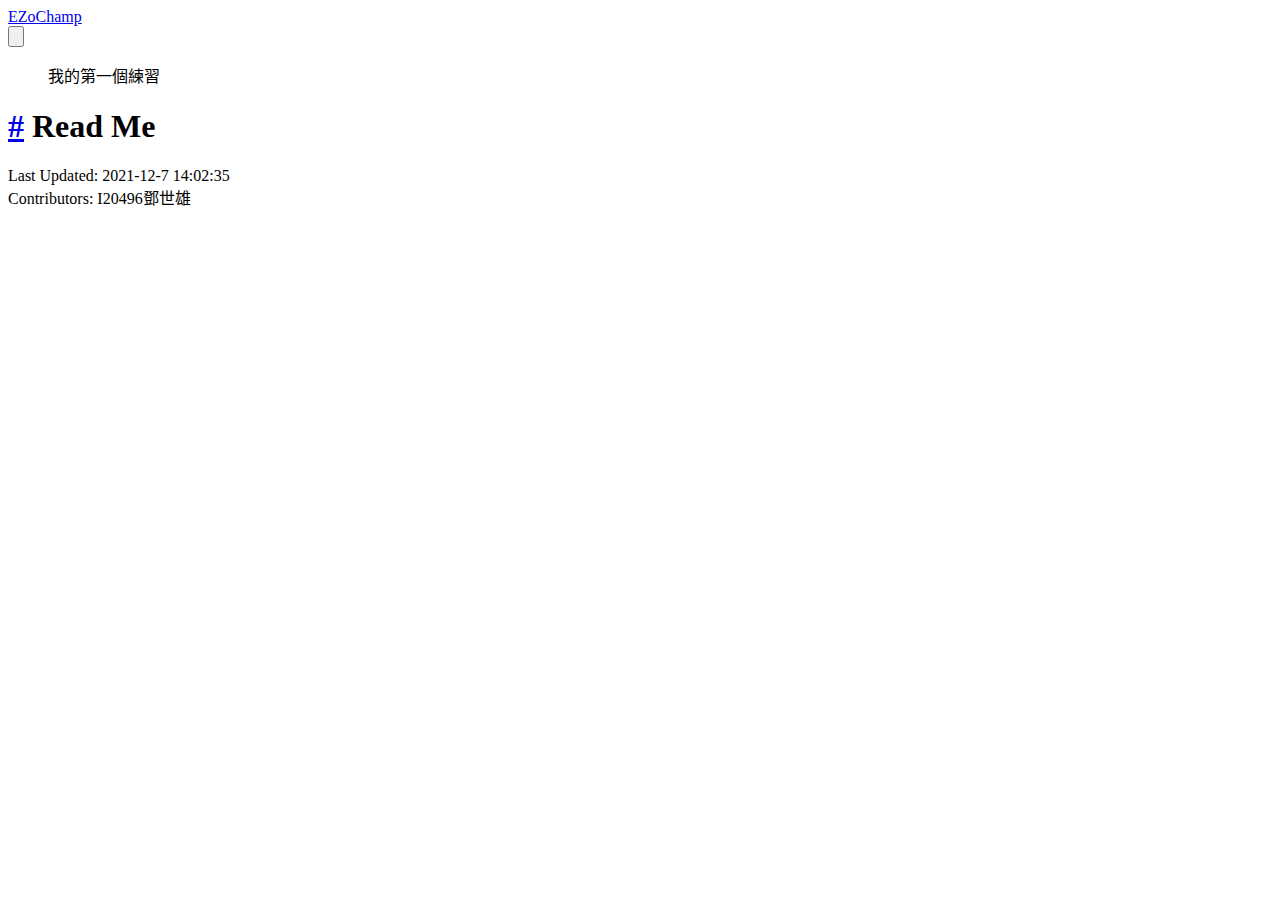
==== champbook/guide/index.html @ 1e645293 "Add files via upload" ====
<!DOCTYPE html>
<html lang="zh-TW">
  <head>
    <meta charset="utf-8">
    <meta name="viewport" content="width=device-width,initial-scale=1">
    <meta name="generator" content="VuePress 2.0.0-beta.27">
    <title>我的第一個練習 | EZoChamp</title><meta name="description" content="進入 EZoChamp 的第一堂課">
    <link rel="preload" href="/assets/js/runtime~app.942f0ab9.js" as="script"><link rel="preload" href="/assets/css/styles.789a3ad6.css" as="style"><link rel="preload" href="/assets/js/812.437f522e.js" as="script"><link rel="preload" href="/assets/js/app.2ad93364.js" as="script">
    <link rel="stylesheet" href="/assets/css/styles.789a3ad6.css">
  </head>
  <body>
    <div id="app"><!--[--><div class="theme-container"><!--[--><header class="navbar"><div class="toggle-sidebar-button" title="toggle sidebar" aria-expanded="false" role="button" tabindex="0"><div class="icon" aria-hidden="true"><span></span><span></span><span></span></div></div><span><a href="/" class=""><!----><span class="site-name can-hide">EZoChamp</span></a></span><div class="navbar-links-wrapper" style=""><!--[--><!--]--><!----><!--[--><!--]--><button class="toggle-dark-button" title="toggle dark mode"><svg style="" class="icon" focusable="false" viewBox="0 0 32 32"><path d="M16 12.005a4 4 0 1 1-4 4a4.005 4.005 0 0 1 4-4m0-2a6 6 0 1 0 6 6a6 6 0 0 0-6-6z" fill="currentColor"></path><path d="M5.394 6.813l1.414-1.415l3.506 3.506L8.9 10.318z" fill="currentColor"></path><path d="M2 15.005h5v2H2z" fill="currentColor"></path><path d="M5.394 25.197L8.9 21.691l1.414 1.415l-3.506 3.505z" fill="currentColor"></path><path d="M15 25.005h2v5h-2z" fill="currentColor"></path><path d="M21.687 23.106l1.414-1.415l3.506 3.506l-1.414 1.414z" fill="currentColor"></path><path d="M25 15.005h5v2h-5z" fill="currentColor"></path><path d="M21.687 8.904l3.506-3.506l1.414 1.415l-3.506 3.505z" fill="currentColor"></path><path d="M15 2.005h2v5h-2z" fill="currentColor"></path></svg><svg style="display:none;" class="icon" focusable="false" viewBox="0 0 32 32"><path d="M13.502 5.414a15.075 15.075 0 0 0 11.594 18.194a11.113 11.113 0 0 1-7.975 3.39c-.138 0-.278.005-.418 0a11.094 11.094 0 0 1-3.2-21.584M14.98 3a1.002 1.002 0 0 0-.175.016a13.096 13.096 0 0 0 1.825 25.981c.164.006.328 0 .49 0a13.072 13.072 0 0 0 10.703-5.555a1.01 1.01 0 0 0-.783-1.565A13.08 13.08 0 0 1 15.89 4.38A1.015 1.015 0 0 0 14.98 3z" fill="currentColor"></path></svg></button><!----></div></header><!--]--><div class="sidebar-mask"></div><!--[--><aside class="sidebar"><!----><!--[--><!--]--><ul class="sidebar-links"><!--[--><!--[--><p class="sidebar-heading sidebar-item">我的第一個練習</p><!----><!--]--><!--]--></ul><!--[--><!--]--></aside><!--]--><!--[--><main class="page"><!--[--><!--]--><div class="theme-default-content"><h1 id="read-me" tabindex="-1"><a class="header-anchor" href="#read-me" aria-hidden="true">#</a> Read Me</h1></div><footer class="page-meta"><!----><div class="meta-item last-updated"><span class="meta-item-label">Last Updated: </span><span class="meta-item-info">2021-12-7 14:02:35</span></div><div class="meta-item contributors"><span class="meta-item-label">Contributors: </span><span class="meta-item-info"><!--[--><!--[--><span class="contributor" title="email: saihong@icsc.com.tw">I20496鄧世雄</span><!----><!--]--><!--]--></span></div></footer><!----><!--[--><!--]--></main><!--]--></div><!----><!--]--></div>
    <script src="/assets/js/runtime~app.942f0ab9.js" defer></script><script src="/assets/js/812.437f522e.js" defer></script><script src="/assets/js/app.2ad93364.js" defer></script>
  </body>
</html>
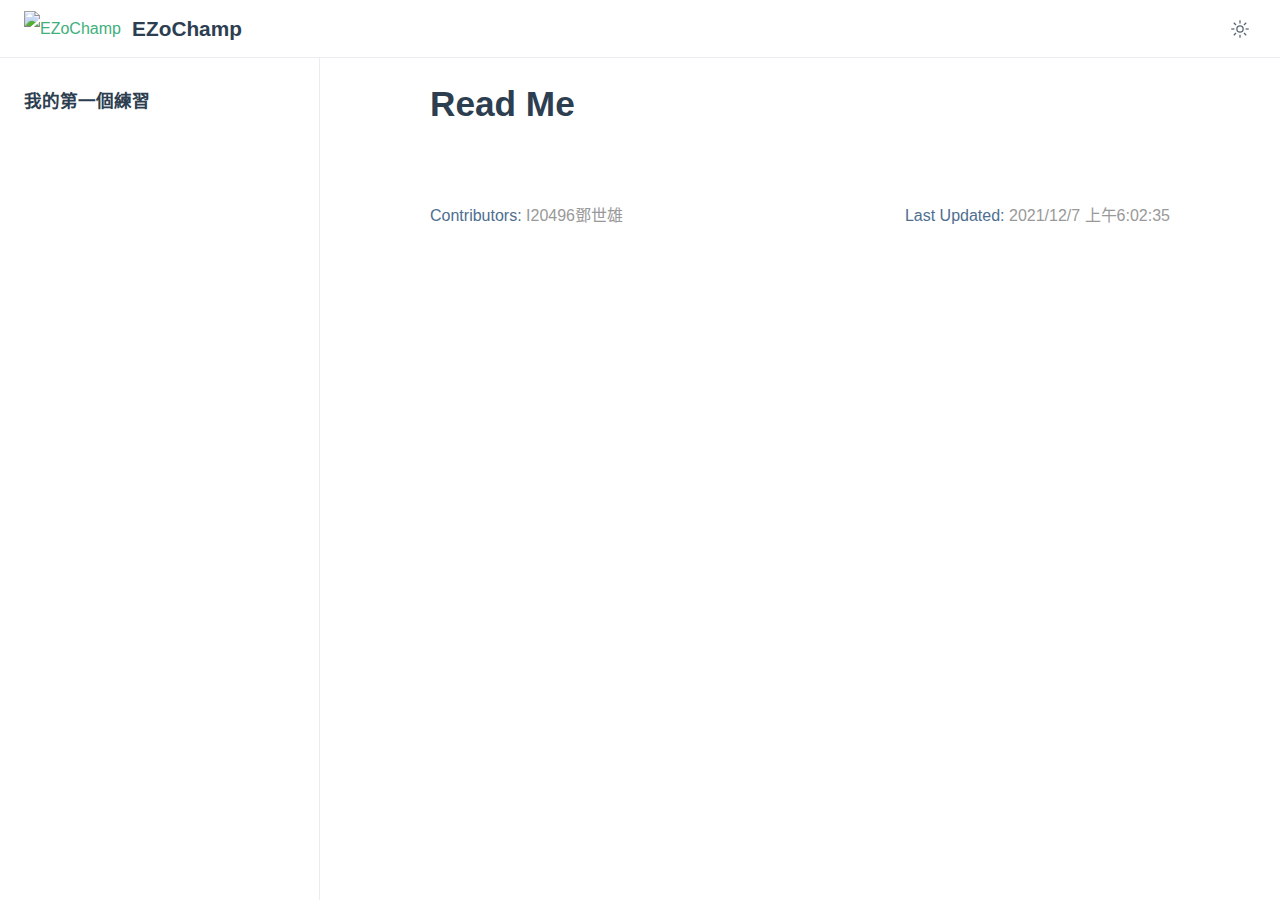
==== commit 01493f12: "change root to champbook" ====
--- a/champbook/guide/index.html
+++ b/champbook/guide/index.html
@@ -5,11 +5,11 @@
     <meta name="viewport" content="width=device-width,initial-scale=1">
     <meta name="generator" content="VuePress 2.0.0-beta.27">
     <title>我的第一個練習 | EZoChamp</title><meta name="description" content="進入 EZoChamp 的第一堂課">
-    <link rel="preload" href="/assets/js/runtime~app.942f0ab9.js" as="script"><link rel="preload" href="/assets/css/styles.789a3ad6.css" as="style"><link rel="preload" href="/assets/js/812.437f522e.js" as="script"><link rel="preload" href="/assets/js/app.2ad93364.js" as="script">
-    <link rel="stylesheet" href="/assets/css/styles.789a3ad6.css">
+    <link rel="preload" href="/champbook/assets/js/runtime~app.f28707dc.js" as="script"><link rel="preload" href="/champbook/assets/css/styles.789a3ad6.css" as="style"><link rel="preload" href="/champbook/assets/js/812.437f522e.js" as="script"><link rel="preload" href="/champbook/assets/js/app.95e0d8d3.js" as="script">
+    <link rel="stylesheet" href="/champbook/assets/css/styles.789a3ad6.css">
   </head>
   <body>
-    <div id="app"><!--[--><div class="theme-container"><!--[--><header class="navbar"><div class="toggle-sidebar-button" title="toggle sidebar" aria-expanded="false" role="button" tabindex="0"><div class="icon" aria-hidden="true"><span></span><span></span><span></span></div></div><span><a href="/" class=""><!----><span class="site-name can-hide">EZoChamp</span></a></span><div class="navbar-links-wrapper" style=""><!--[--><!--]--><!----><!--[--><!--]--><button class="toggle-dark-button" title="toggle dark mode"><svg style="" class="icon" focusable="false" viewBox="0 0 32 32"><path d="M16 12.005a4 4 0 1 1-4 4a4.005 4.005 0 0 1 4-4m0-2a6 6 0 1 0 6 6a6 6 0 0 0-6-6z" fill="currentColor"></path><path d="M5.394 6.813l1.414-1.415l3.506 3.506L8.9 10.318z" fill="currentColor"></path><path d="M2 15.005h5v2H2z" fill="currentColor"></path><path d="M5.394 25.197L8.9 21.691l1.414 1.415l-3.506 3.505z" fill="currentColor"></path><path d="M15 25.005h2v5h-2z" fill="currentColor"></path><path d="M21.687 23.106l1.414-1.415l3.506 3.506l-1.414 1.414z" fill="currentColor"></path><path d="M25 15.005h5v2h-5z" fill="currentColor"></path><path d="M21.687 8.904l3.506-3.506l1.414 1.415l-3.506 3.505z" fill="currentColor"></path><path d="M15 2.005h2v5h-2z" fill="currentColor"></path></svg><svg style="display:none;" class="icon" focusable="false" viewBox="0 0 32 32"><path d="M13.502 5.414a15.075 15.075 0 0 0 11.594 18.194a11.113 11.113 0 0 1-7.975 3.39c-.138 0-.278.005-.418 0a11.094 11.094 0 0 1-3.2-21.584M14.98 3a1.002 1.002 0 0 0-.175.016a13.096 13.096 0 0 0 1.825 25.981c.164.006.328 0 .49 0a13.072 13.072 0 0 0 10.703-5.555a1.01 1.01 0 0 0-.783-1.565A13.08 13.08 0 0 1 15.89 4.38A1.015 1.015 0 0 0 14.98 3z" fill="currentColor"></path></svg></button><!----></div></header><!--]--><div class="sidebar-mask"></div><!--[--><aside class="sidebar"><!----><!--[--><!--]--><ul class="sidebar-links"><!--[--><!--[--><p class="sidebar-heading sidebar-item">我的第一個練習</p><!----><!--]--><!--]--></ul><!--[--><!--]--></aside><!--]--><!--[--><main class="page"><!--[--><!--]--><div class="theme-default-content"><h1 id="read-me" tabindex="-1"><a class="header-anchor" href="#read-me" aria-hidden="true">#</a> Read Me</h1></div><footer class="page-meta"><!----><div class="meta-item last-updated"><span class="meta-item-label">Last Updated: </span><span class="meta-item-info">2021-12-7 14:02:35</span></div><div class="meta-item contributors"><span class="meta-item-label">Contributors: </span><span class="meta-item-info"><!--[--><!--[--><span class="contributor" title="email: saihong@icsc.com.tw">I20496鄧世雄</span><!----><!--]--><!--]--></span></div></footer><!----><!--[--><!--]--></main><!--]--></div><!----><!--]--></div>
-    <script src="/assets/js/runtime~app.942f0ab9.js" defer></script><script src="/assets/js/812.437f522e.js" defer></script><script src="/assets/js/app.2ad93364.js" defer></script>
+    <div id="app"><!--[--><div class="theme-container"><!--[--><header class="navbar"><div class="toggle-sidebar-button" title="toggle sidebar" aria-expanded="false" role="button" tabindex="0"><div class="icon" aria-hidden="true"><span></span><span></span><span></span></div></div><span><a href="/champbook/" class=""><!----><span class="site-name can-hide">EZoChamp</span></a></span><div class="navbar-links-wrapper" style=""><!--[--><!--]--><!----><!--[--><!--]--><button class="toggle-dark-button" title="toggle dark mode"><svg style="" class="icon" focusable="false" viewBox="0 0 32 32"><path d="M16 12.005a4 4 0 1 1-4 4a4.005 4.005 0 0 1 4-4m0-2a6 6 0 1 0 6 6a6 6 0 0 0-6-6z" fill="currentColor"></path><path d="M5.394 6.813l1.414-1.415l3.506 3.506L8.9 10.318z" fill="currentColor"></path><path d="M2 15.005h5v2H2z" fill="currentColor"></path><path d="M5.394 25.197L8.9 21.691l1.414 1.415l-3.506 3.505z" fill="currentColor"></path><path d="M15 25.005h2v5h-2z" fill="currentColor"></path><path d="M21.687 23.106l1.414-1.415l3.506 3.506l-1.414 1.414z" fill="currentColor"></path><path d="M25 15.005h5v2h-5z" fill="currentColor"></path><path d="M21.687 8.904l3.506-3.506l1.414 1.415l-3.506 3.505z" fill="currentColor"></path><path d="M15 2.005h2v5h-2z" fill="currentColor"></path></svg><svg style="display:none;" class="icon" focusable="false" viewBox="0 0 32 32"><path d="M13.502 5.414a15.075 15.075 0 0 0 11.594 18.194a11.113 11.113 0 0 1-7.975 3.39c-.138 0-.278.005-.418 0a11.094 11.094 0 0 1-3.2-21.584M14.98 3a1.002 1.002 0 0 0-.175.016a13.096 13.096 0 0 0 1.825 25.981c.164.006.328 0 .49 0a13.072 13.072 0 0 0 10.703-5.555a1.01 1.01 0 0 0-.783-1.565A13.08 13.08 0 0 1 15.89 4.38A1.015 1.015 0 0 0 14.98 3z" fill="currentColor"></path></svg></button><!----></div></header><!--]--><div class="sidebar-mask"></div><!--[--><aside class="sidebar"><!----><!--[--><!--]--><ul class="sidebar-links"><!--[--><!--[--><p class="sidebar-heading sidebar-item">我的第一個練習</p><!----><!--]--><!--]--></ul><!--[--><!--]--></aside><!--]--><!--[--><main class="page"><!--[--><!--]--><div class="theme-default-content"><h1 id="read-me" tabindex="-1"><a class="header-anchor" href="#read-me" aria-hidden="true">#</a> Read Me</h1></div><footer class="page-meta"><!----><div class="meta-item last-updated"><span class="meta-item-label">Last Updated: </span><span class="meta-item-info">2021-12-7 14:02:35</span></div><div class="meta-item contributors"><span class="meta-item-label">Contributors: </span><span class="meta-item-info"><!--[--><!--[--><span class="contributor" title="email: saihong@icsc.com.tw">I20496鄧世雄</span><!----><!--]--><!--]--></span></div></footer><!----><!--[--><!--]--></main><!--]--></div><!----><!--]--></div>
+    <script src="/champbook/assets/js/runtime~app.f28707dc.js" defer></script><script src="/champbook/assets/js/812.437f522e.js" defer></script><script src="/champbook/assets/js/app.95e0d8d3.js" defer></script>
   </body>
 </html>
--- a/champbook/assets/css/styles.789a3ad6.css
+++ b/champbook/assets/css/styles.789a3ad6.css
@@ -0,0 +1,8 @@
+.icon.outbound{position:relative;display:inline-block;color:#aaa;vertical-align:middle;top:-1px}
+:root{--c-brand:#3eaf7c;--c-brand-light:#4abf8a;--c-bg:#ffffff;--c-bg-light:#f3f4f5;--c-bg-lighter:#eeeeee;--c-bg-navbar:var(--c-bg);--c-bg-sidebar:var(--c-bg);--c-bg-arrow:#cccccc;--c-text:#2c3e50;--c-text-accent:var(--c-brand);--c-text-light:#3a5169;--c-text-lighter:#4e6e8e;--c-text-lightest:#6a8bad;--c-text-quote:#999999;--c-border:#eaecef;--c-border-dark:#dfe2e5;--c-tip:#42b983;--c-tip-bg:var(--c-bg-light);--c-tip-title:var(--c-text);--c-tip-text:var(--c-text);--c-tip-text-accent:var(--c-text-accent);--c-warning:#e7c000;--c-warning-bg:#fffae3;--c-warning-title:#ad9000;--c-warning-text:#746000;--c-warning-text-accent:var(--c-text);--c-danger:#cc0000;--c-danger-bg:#ffe0e0;--c-danger-title:#990000;--c-danger-text:#660000;--c-danger-text-accent:var(--c-text);--c-details-bg:#eeeeee;--c-badge-tip:var(--c-tip);--c-badge-warning:var(--c-warning);--c-badge-danger:var(--c-danger);--t-color:0.3s ease;--t-transform:0.3s ease;--code-bg-color:#282c34;--code-hl-bg-color:rgba(0, 0, 0, 0.66);--code-ln-color:#9e9e9e;--code-ln-wrapper-width:3.5rem;--font-family:-apple-system, BlinkMacSystemFont, "Segoe UI", Roboto, Oxygen, Ubuntu, Cantarell, "Fira Sans", "Droid Sans", "Helvetica Neue", sans-serif;--font-family-code:Consolas, Monaco, "Andale Mono", "Ubuntu Mono", monospace;--navbar-height:3.6rem;--navbar-padding-v:0.7rem;--navbar-padding-h:1.5rem;--sidebar-width:20rem;--sidebar-width-mobile:calc(var(--sidebar-width) * 0.82);--content-width:740px;--homepage-width:960px}.back-to-top{--back-to-top-color:var(--c-brand);--back-to-top-color-hover:var(--c-brand-light)}.DocSearch{--docsearch-primary-color:var(--c-brand);--docsearch-text-color:var(--c-text);--docsearch-highlight-color:var(--c-brand);--docsearch-muted-color:var(--c-text-quote);--docsearch-container-background:rgba(9, 10, 17, 0.8);--docsearch-modal-background:var(--c-bg-light);--docsearch-searchbox-background:var(--c-bg-lighter);--docsearch-searchbox-focus-background:var(--c-bg);--docsearch-searchbox-shadow:inset 0 0 0 2px var(--c-brand);--docsearch-hit-color:var(--c-text-light);--docsearch-hit-active-color:var(--c-bg);--docsearch-hit-background:var(--c-bg);--docsearch-hit-shadow:0 1px 3px 0 var(--c-border-dark);--docsearch-footer-background:var(--c-bg)}.medium-zoom-overlay{--medium-zoom-bg-color:var(--c-bg)}#nprogress{--nprogress-color:var(--c-brand)}.pwa-popup{--pwa-popup-text-color:var(--c-text);--pwa-popup-bg-color:var(--c-bg);--pwa-popup-border-color:var(--c-brand);--pwa-popup-shadow:0 4px 16px var(--c-brand);--pwa-popup-btn-text-color:var(--c-bg);--pwa-popup-btn-bg-color:var(--c-brand);--pwa-popup-btn-hover-bg-color:var(--c-brand-light)}.search-box{--search-bg-color:var(--c-bg);--search-accent-color:var(--c-brand);--search-text-color:var(--c-text);--search-border-color:var(--c-border);--search-item-text-color:var(--c-text-lighter);--search-item-focus-bg-color:var(--c-bg-light)}html.dark{--c-brand:#3aa675;--c-brand-light:#349469;--c-bg:#22272e;--c-bg-light:#2b313a;--c-bg-lighter:#262c34;--c-text:#adbac7;--c-text-light:#96a7b7;--c-text-lighter:#8b9eb0;--c-text-lightest:#8094a8;--c-border:#3e4c5a;--c-border-dark:#34404c;--c-tip:#318a62;--c-warning:#ceab00;--c-warning-bg:#7e755b;--c-warning-title:#ceac03;--c-warning-text:#362e00;--c-danger:#940000;--c-danger-bg:#806161;--c-danger-title:#610000;--c-danger-text:#3a0000;--c-details-bg:#323843;--code-hl-bg-color:#363b46;color-scheme:dark}html.dark .DocSearch{--docsearch-logo-color:var(--c-text);--docsearch-modal-shadow:inset 1px 1px 0 0 #2c2e40, 0 3px 8px 0 #000309;--docsearch-key-shadow:inset 0 -2px 0 0 #282d55, inset 0 0 1px 1px #51577d, 0 2px 2px 0 rgba(3, 4, 9, 0.3);--docsearch-key-gradient:linear-gradient(-225deg, #444950, #1c1e21);--docsearch-footer-shadow:inset 0 1px 0 0 rgba(73, 76, 106, 0.5), 0 -4px 8px 0 rgba(0, 0, 0, 0.2)}body,html{padding:0;margin:0;background-color:var(--c-bg);transition:background-color var(--t-color)}body{font-family:var(--font-family);-webkit-font-smoothing:antialiased;-moz-osx-font-smoothing:grayscale;font-size:16px;color:var(--c-text)}a,p a code{color:var(--c-text-accent)}a{font-weight:500;overflow-wrap:break-word}p a code{font-weight:400}code,kbd{font-family:var(--font-family-code)}kbd{background:var(--c-bg-lighter);border:solid .15rem var(--c-border-dark);border-bottom:solid .25rem var(--c-border-dark);border-radius:.15rem;padding:0 .15em}code{color:var(--c-text-lighter);padding:.25rem .5rem;font-size:.85em;background-color:var(--c-bg-light);border-radius:3px;overflow-wrap:break-word;transition:background-color var(--t-color),color var(--t-color)}blockquote{color:var(--c-text-quote);border-left:.2rem solid var(--c-border-dark);margin:1rem 0;padding:.25rem 0 .25rem 1rem}blockquote>p,code{margin:0}ol,ul{padding-left:1.2em}strong{font-weight:600}h1,h2,h3,h4,h5,h6{font-weight:600;line-height:1.25}h1:hover .header-anchor,h2:hover .header-anchor,h3:hover .header-anchor,h4:hover .header-anchor,h5:hover .header-anchor,h6:hover .header-anchor{opacity:1}h1{font-size:2.2rem}h2{font-size:1.65rem;padding-bottom:.3rem;border-bottom:1px solid var(--c-border);transition:border-color var(--t-color)}h3{font-size:1.35rem}h4{font-size:1.15rem}h5{font-size:1.05rem}blockquote,h6{font-size:1rem}a.header-anchor{font-size:.85em;float:left;margin-left:-.87em;padding-right:.23em;margin-top:.125em;opacity:0}a,a.header-anchor:hover{text-decoration:none}a.header-anchor:focus-visible{opacity:1}ol,p,ul{line-height:1.7}hr{border:0;border-top:1px solid var(--c-border)}table{border-collapse:collapse;margin:1rem 0;display:block;overflow-x:auto}tr{border-top:1px solid var(--c-border-dark)}tr:nth-child(2n){background-color:var(--c-bg-light)}td,th{border:1px solid var(--c-border-dark);padding:.6em 1em}.arrow,.badge{display:inline-block}.arrow{width:0;height:0}.arrow.down,.arrow.up{border-left:4px solid transparent;border-right:4px solid transparent}.arrow.up{border-bottom:6px solid var(--c-bg-arrow)}.arrow.down{border-top:6px solid var(--c-bg-arrow)}.arrow.left,.arrow.right{border-top:4px solid transparent;border-bottom:4px solid transparent}.arrow.right{border-left:6px solid var(--c-bg-arrow)}.arrow.left{border-right:6px solid var(--c-bg-arrow)}.badge{font-size:14px;height:18px;line-height:18px;border-radius:3px;padding:0 6px;color:var(--c-bg);vertical-align:top;transition:color var(--t-color),background-color var(--t-color)}.badge.tip{background-color:var(--c-badge-tip)}.badge.warning{background-color:var(--c-badge-warning)}.badge.danger{background-color:var(--c-badge-danger)}.badge+.badge{margin-left:5px}code[class*=language-],pre[class*=language-]{color:#ccc;background:0 0;font-family:var(--font-family-code);font-size:1em;text-align:left;white-space:pre;word-spacing:normal;word-break:normal;word-wrap:normal;line-height:1.5;-moz-tab-size:4;-o-tab-size:4;tab-size:4;-webkit-hyphens:none;-ms-hyphens:none;hyphens:none}pre[class*=language-]{padding:1em;margin:.5em 0;overflow:auto}:not(pre)>code[class*=language-],pre[class*=language-]{background:#2d2d2d}:not(pre)>code[class*=language-]{padding:.1em;border-radius:.3em;white-space:normal}.token.block-comment,.token.cdata,.token.comment,.token.doctype,.token.prolog{color:#999}.token.punctuation{color:#ccc}.token.attr-name,.token.deleted,.token.namespace,.token.tag{color:#ec5975}.token.function-name{color:#6196cc}.token.boolean,.token.function,.token.number{color:#f08d49}.token.class-name,.token.constant,.token.property,.token.symbol{color:#f8c555}.token.atrule,.token.builtin,.token.important,.token.keyword,.token.selector{color:#cc99cd}.token.attr-value,.token.char,.token.regex,.token.string,.token.variable{color:#7ec699}.token.entity,.token.operator,.token.url{color:#67cdcc}.token.bold,.token.important{font-weight:700}.token.italic{font-style:italic}.token.entity{cursor:help}.token.inserted{color:#3eaf7c}.theme-default-content pre,.theme-default-content pre[class*=language-]{line-height:1.4;padding:1.25rem 1.5rem;margin:.85rem 0;border-radius:6px;overflow:auto}.theme-default-content pre code,.theme-default-content pre[class*=language-] code{color:#fff;padding:0;background-color:transparent;border-radius:0;overflow-wrap:unset;-webkit-font-smoothing:auto;-moz-osx-font-smoothing:auto}.theme-default-content .line-number{font-family:var(--font-family-code)}div[class*=language-]{position:relative;background-color:var(--code-bg-color);border-radius:6px}div[class*=language-]::before{position:absolute;z-index:3;top:.8em;right:1em;font-size:.75rem;color:var(--code-ln-color)}div[class*=language-] pre,div[class*=language-] pre[class*=language-]{background:0 0!important;position:relative;z-index:1}div[class*=language-] .highlight-lines{-webkit-user-select:none;-moz-user-select:none;-ms-user-select:none;user-select:none;padding-top:1.3rem;position:absolute;top:0;left:0;width:100%;line-height:1.4}div[class*=language-] .highlight-lines .highlight-line{background-color:var(--code-hl-bg-color)}div[class*=language-]:not(.line-numbers-mode) .line-numbers{display:none}div[class*=language-].line-numbers-mode .highlight-lines .highlight-line{position:relative}div[class*=language-].line-numbers-mode .highlight-lines .highlight-line::before{content:" ";position:absolute;z-index:2;left:0;top:0;display:block;width:var(--code-ln-wrapper-width);height:100%}div[class*=language-].line-numbers-mode pre{margin-left:var(--code-ln-wrapper-width);padding-left:1rem;vertical-align:middle}div[class*=language-].line-numbers-mode .line-numbers{position:absolute;top:0;width:var(--code-ln-wrapper-width);text-align:center;color:var(--code-ln-color);padding-top:1.25rem;line-height:1.4}div[class*=language-].line-numbers-mode .line-numbers .line-number,div[class*=language-].line-numbers-mode .line-numbers br{-webkit-user-select:none;-moz-user-select:none;-ms-user-select:none;user-select:none}div[class*=language-].line-numbers-mode .line-numbers .line-number{position:relative;z-index:3;font-size:.85em}div[class*=language-].line-numbers-mode::after{content:"";position:absolute;top:0;left:0;width:var(--code-ln-wrapper-width);height:100%;border-radius:6px 0 0 6px;border-right:1px solid var(--code-hl-bg-color)}div[class*=language-].ext-c:before{content:"c"}div[class*=language-].ext-cpp:before{content:"cpp"}div[class*=language-].ext-cs:before{content:"cs"}div[class*=language-].ext-css:before{content:"css"}div[class*=language-].ext-dart:before{content:"dart"}div[class*=language-].ext-docker:before{content:"docker"}div[class*=language-].ext-fs:before{content:"fs"}div[class*=language-].ext-go:before{content:"go"}div[class*=language-].ext-html:before{content:"html"}div[class*=language-].ext-java:before{content:"java"}div[class*=language-].ext-js:before{content:"js"}div[class*=language-].ext-json:before{content:"json"}div[class*=language-].ext-kt:before{content:"kt"}div[class*=language-].ext-less:before{content:"less"}div[class*=language-].ext-makefile:before{content:"makefile"}div[class*=language-].ext-md:before{content:"md"}div[class*=language-].ext-php:before{content:"php"}div[class*=language-].ext-py:before{content:"py"}div[class*=language-].ext-rb:before{content:"rb"}div[class*=language-].ext-rs:before{content:"rs"}div[class*=language-].ext-sass:before{content:"sass"}div[class*=language-].ext-scss:before{content:"scss"}div[class*=language-].ext-sh:before{content:"sh"}div[class*=language-].ext-styl:before{content:"styl"}div[class*=language-].ext-ts:before{content:"ts"}div[class*=language-].ext-toml:before{content:"toml"}div[class*=language-].ext-vue:before{content:"vue"}div[class*=language-].ext-yml:before{content:"yml"}@media (max-width:419px){.theme-default-content div[class*=language-]{margin:.85rem -1.5rem;border-radius:0}}.code-group__nav{margin-top:.85rem;margin-bottom:calc(-1.7rem - 6px);padding-bottom:calc(1.7rem - 6px);padding-left:10px;padding-top:10px;border-top-left-radius:6px;border-top-right-radius:6px;background-color:var(--code-bg-color)}.code-group__ul{margin:auto 0;padding-left:0;display:inline-flex;list-style:none}.code-group__nav-tab{border:0;padding:5px;cursor:pointer;background-color:transparent;font-size:.85em;line-height:1.4;color:rgba(255,255,255,.9);font-weight:600}.code-group__nav-tab:focus{outline:0}.code-group__nav-tab:focus-visible{outline:1px solid rgba(255,255,255,.9)}.code-group__nav-tab-active{border-bottom:var(--c-brand) 1px solid}@media (max-width:419px){.code-group__nav{margin-left:-1.5rem;margin-right:-1.5rem;border-radius:0}}.code-group-item,.dropdown-wrapper .nav-dropdown .dropdown-item .dropdown-subtitle>a.router-link-active::after{display:none}.code-group-item__active{display:block}.code-group-item>pre{background-color:orange}.custom-container{transition:color var(--t-color),border-color var(--t-color),background-color var(--t-color)}.custom-container .custom-container-title{font-weight:600;margin-bottom:-.4rem}.custom-container.danger,.custom-container.tip,.custom-container.warning{padding:.1rem 1.5rem;border-left-width:.5rem;border-left-style:solid;margin:1rem 0}.custom-container.tip{border-color:var(--c-tip);background-color:var(--c-tip-bg);color:var(--c-tip-text)}.custom-container.tip .custom-container-title{color:var(--c-tip-title)}.custom-container.tip a{color:var(--c-tip-text-accent)}.custom-container.warning{border-color:var(--c-warning);background-color:var(--c-warning-bg);color:var(--c-warning-text)}.custom-container.warning .custom-container-title{color:var(--c-warning-title)}.custom-container.warning a{color:var(--c-warning-text-accent)}.custom-container.danger{border-color:var(--c-danger);background-color:var(--c-danger-bg);color:var(--c-danger-text)}.custom-container.danger .custom-container-title{color:var(--c-danger-title)}.custom-container.danger a{color:var(--c-danger-text-accent)}.custom-container.details{display:block;position:relative;border-radius:2px;margin:1.6em 0;padding:1.6em;background-color:var(--c-details-bg)}.custom-container.details h4{margin-top:0}.custom-container.details figure:last-child,.custom-container.details p:last-child{margin-bottom:0;padding-bottom:0}.custom-container.details summary{outline:0;cursor:pointer}.dropdown-wrapper{cursor:pointer}.dropdown-wrapper .dropdown-title,.dropdown-wrapper .mobile-dropdown-title{display:block;font-size:.9rem;font-family:inherit;cursor:inherit;padding:inherit;line-height:1.4rem;background:0 0;border:0;font-weight:500;color:var(--c-text)}.dropdown-wrapper .mobile-dropdown-title{display:none;font-weight:600;font-size:inherit}.dropdown-wrapper .dropdown-title:hover,.dropdown-wrapper .mobile-dropdown-title:hover{border-color:transparent}.dropdown-wrapper .dropdown-title .arrow,.dropdown-wrapper .mobile-dropdown-title .arrow{vertical-align:middle;margin-top:-1px;margin-left:.4rem}.dropdown-wrapper .mobile-dropdown-title:hover{color:var(--c-text-accent)}.dropdown-wrapper .nav-dropdown .dropdown-item{color:inherit;line-height:1.7rem}.dropdown-wrapper .nav-dropdown .dropdown-item .dropdown-subtitle{margin:.45rem 0 0;border-top:1px solid var(--c-border);padding:1rem 0 .45rem;font-size:.9rem}.dropdown-wrapper .nav-dropdown .dropdown-item .dropdown-subtitle>span{padding:0 1.5rem 0 1.25rem}.dropdown-wrapper .nav-dropdown .dropdown-item .dropdown-subtitle>a{font-weight:inherit}.dropdown-wrapper .nav-dropdown .dropdown-item .dropdown-subitem-wrapper{padding:0;list-style:none}.dropdown-wrapper .nav-dropdown .dropdown-item .dropdown-subitem-wrapper .dropdown-subitem{font-size:.9em}.dropdown-wrapper .nav-dropdown .dropdown-item a{display:block;line-height:1.7rem;position:relative;border-bottom:none;font-weight:400;margin-bottom:0;padding:0 1.5rem 0 1.25rem}.dropdown-wrapper .nav-dropdown .dropdown-item a.router-link-active,.dropdown-wrapper .nav-dropdown .dropdown-item a:hover,.navbar-links a.router-link-active,.navbar-links a:hover{color:var(--c-text-accent)}.dropdown-wrapper .nav-dropdown .dropdown-item a.router-link-active::after{content:"";width:0;height:0;border-left:5px solid var(--c-text-accent);border-top:3px solid transparent;border-bottom:3px solid transparent;position:absolute;top:calc(50% - 2px);left:9px}.dropdown-wrapper .nav-dropdown .dropdown-item:first-child .dropdown-subtitle{margin-top:0;padding-top:0;border-top:0}@media (max-width:719px){.dropdown-wrapper.open .dropdown-title,.dropdown-wrapper.open .mobile-dropdown-title{margin-bottom:.5rem}.dropdown-wrapper .dropdown-title{display:none}.dropdown-wrapper .mobile-dropdown-title{display:block}.dropdown-wrapper .nav-dropdown{transition:height .1s ease-out;overflow:hidden}.dropdown-wrapper .nav-dropdown .dropdown-item .dropdown-subtitle{border-top:0;margin-top:0;padding-top:0;padding-bottom:0;font-size:15px;line-height:2rem}.dropdown-wrapper .nav-dropdown .dropdown-item>a{font-size:15px;line-height:2rem}.dropdown-wrapper .nav-dropdown .dropdown-item .dropdown-subitem{font-size:14px;padding-left:1rem}}@media (min-width:720px){.dropdown-wrapper{height:1.8rem}.dropdown-wrapper.open .nav-dropdown,.dropdown-wrapper:hover .nav-dropdown{display:block!important}.dropdown-wrapper.open:blur{display:none}.dropdown-wrapper .nav-dropdown{display:none;height:auto!important;box-sizing:border-box;max-height:calc(100vh - 2.7rem);overflow-y:auto;position:absolute;top:100%;right:0;background-color:var(--c-bg-navbar);padding:.6rem 0;border:1px solid var(--c-border);border-bottom-color:var(--c-border-dark);text-align:left;border-radius:.25rem;white-space:nowrap;margin:0}}.dropdown-enter-from,.dropdown-leave-to{height:0!important}.home{padding:var(--navbar-height) 2rem 0;max-width:var(--homepage-width);margin:0 auto;display:block}.home .hero{text-align:center}.home .hero img{max-width:100%;max-height:280px;display:block;margin:3rem auto 1.5rem}.home .hero h1{font-size:3rem}.home .hero .actions,.home .hero .description,.home .hero h1{margin:1.8rem auto}.home .hero .actions{display:flex;flex-wrap:wrap;gap:1rem;justify-content:center}.home .hero .description{max-width:35rem;font-size:1.6rem;line-height:1.3;color:var(--c-text-lightest)}.home .hero .action-button{display:inline-block;font-size:1.2rem;padding:.8rem 1.6rem;border-width:2px;border-style:solid;border-radius:4px;transition:background-color var(--t-color);box-sizing:border-box}.home .hero .action-button.primary{color:var(--c-bg);background-color:var(--c-brand);border-color:var(--c-brand)}.home .hero .action-button.primary:hover{background-color:var(--c-brand-light)}.home .hero .action-button.secondary{color:var(--c-brand);background-color:var(--c-bg);border-color:var(--c-brand)}.home .hero .action-button.secondary:hover{color:var(--c-bg);background-color:var(--c-brand-light)}.home .features{border-top:1px solid var(--c-border);transition:border-color var(--t-color);padding:1.2rem 0;margin-top:2.5rem;display:flex;flex-wrap:wrap;align-items:flex-start;align-content:stretch;justify-content:space-between}.home .feature{flex-grow:1;flex-basis:30%;max-width:30%}.home .feature h2{font-size:1.4rem;font-weight:500;border-bottom:none;padding-bottom:0;color:var(--c-text-light)}.home .feature p,.home .footer{color:var(--c-text-lighter)}.home .footer{padding:2.5rem;border-top:1px solid var(--c-border);text-align:center;transition:border-color var(--t-color)}@media (max-width:719px){.home .features{flex-direction:column}.home .feature{max-width:100%;padding:0 2.5rem}}@media (max-width:419px){.home{padding-left:1.5rem;padding-right:1.5rem}.home .hero img{max-height:210px;margin:2rem auto 1.2rem}.home .hero h1{font-size:2rem}.home .hero .actions,.home .hero .description,.home .hero h1{margin:1.2rem auto}.home .hero .description{font-size:1.2rem}.home .hero .action-button{font-size:1rem;padding:.6rem 1.2rem}.home .feature h2{font-size:1.25rem}}.theme-default-content:not(.custom){max-width:var(--content-width);margin:0 auto;padding:2rem 2.5rem}@media (max-width:959px){.theme-default-content:not(.custom){padding:2rem}}@media (max-width:419px){.theme-default-content:not(.custom){padding:1.5rem}}.page{padding-top:var(--navbar-height);padding-left:var(--sidebar-width)}.navbar,.sidebar{position:fixed;left:0;box-sizing:border-box}.navbar{z-index:20;top:0;right:0;height:var(--navbar-height);border-bottom:1px solid var(--c-border);background-color:var(--c-bg-navbar);transition:background-color var(--t-color),border-color var(--t-color)}.sidebar{font-size:16px;width:var(--sidebar-width);z-index:10;margin:0;top:var(--navbar-height);bottom:0;border-right:1px solid var(--c-border);overflow-y:auto;scrollbar-width:thin;scrollbar-color:var(--c-brand) var(--c-border);background-color:var(--c-bg-sidebar);transition:transform var(--t-transform),background-color var(--t-color),border-color var(--t-color)}.sidebar::-webkit-scrollbar{width:7px}.sidebar::-webkit-scrollbar-track{background-color:var(--c-border)}.sidebar::-webkit-scrollbar-thumb{background-color:var(--c-brand)}.sidebar-mask{position:fixed;z-index:9;top:0;left:0;width:100vw;height:100vh;display:none}.theme-container.sidebar-open .sidebar-mask{display:block}.theme-container.sidebar-open .navbar>.toggle-sidebar-button .icon span:nth-child(1){transform:rotate(45deg) translate3d(5.5px,5.5px,0)}.theme-container.sidebar-open .navbar>.toggle-sidebar-button .icon span:nth-child(2){transform:scale3d(0,1,1)}.theme-container.sidebar-open .navbar>.toggle-sidebar-button .icon span:nth-child(3){transform:rotate(-45deg) translate3d(6px,-6px,0)}.theme-container.sidebar-open .navbar>.toggle-sidebar-button .icon span:nth-child(1),.theme-container.sidebar-open .navbar>.toggle-sidebar-button .icon span:nth-child(3){transform-origin:center}.theme-container.no-navbar .theme-default-content:not(.custom)>h1,.theme-container.no-navbar h2,.theme-container.no-navbar h3,.theme-container.no-navbar h4,.theme-container.no-navbar h5,.theme-container.no-navbar h6{margin-top:1.5rem;padding-top:0}.theme-container.no-navbar .page{padding-top:0}.theme-container.no-navbar .sidebar{top:0}@media (min-width:720px){.theme-container.no-sidebar .sidebar{display:none}.theme-container.no-sidebar .page{padding-left:0}}.theme-default-content:not(.custom)>h1,.theme-default-content:not(.custom)>h2,.theme-default-content:not(.custom)>h3,.theme-default-content:not(.custom)>h4,.theme-default-content:not(.custom)>h5,.theme-default-content:not(.custom)>h6{margin-top:calc(.5rem - var(--navbar-height));padding-top:calc(1rem + var(--navbar-height));margin-bottom:0}.theme-default-content:not(.custom)>h1:first-child,.theme-default-content:not(.custom)>h2:first-child,.theme-default-content:not(.custom)>h3:first-child,.theme-default-content:not(.custom)>h4:first-child,.theme-default-content:not(.custom)>h5:first-child,.theme-default-content:not(.custom)>h6:first-child{margin-bottom:1rem}.theme-default-content:not(.custom)>h1:first-child+.custom-container,.theme-default-content:not(.custom)>h1:first-child+p,.theme-default-content:not(.custom)>h1:first-child+pre,.theme-default-content:not(.custom)>h2:first-child+.custom-container,.theme-default-content:not(.custom)>h2:first-child+p,.theme-default-content:not(.custom)>h2:first-child+pre,.theme-default-content:not(.custom)>h3:first-child+.custom-container,.theme-default-content:not(.custom)>h3:first-child+p,.theme-default-content:not(.custom)>h3:first-child+pre,.theme-default-content:not(.custom)>h4:first-child+.custom-container,.theme-default-content:not(.custom)>h4:first-child+p,.theme-default-content:not(.custom)>h4:first-child+pre,.theme-default-content:not(.custom)>h5:first-child+.custom-container,.theme-default-content:not(.custom)>h5:first-child+p,.theme-default-content:not(.custom)>h5:first-child+pre,.theme-default-content:not(.custom)>h6:first-child+.custom-container,.theme-default-content:not(.custom)>h6:first-child+p,.theme-default-content:not(.custom)>h6:first-child+pre{margin-top:2rem}.theme-default-content:not(.custom){padding-top:0}.theme-default-content:not(.custom) a:hover{text-decoration:underline}.theme-default-content:not(.custom) img{max-width:100%}.theme-default-content.custom{padding:0;margin:0}.theme-default-content.custom img{max-width:100%}@media (max-width:959px){.sidebar{font-size:15px;width:var(--sidebar-width-mobile)}.page{padding-left:var(--sidebar-width-mobile)}}@media (max-width:719px){.sidebar{top:0;padding-top:var(--navbar-height);transform:translateX(-100%)}.page{padding-left:0}.theme-container.sidebar-open .sidebar{transform:translateX(0)}.theme-container.no-navbar .sidebar{padding-top:0}}@media (max-width:419px){h1{font-size:1.9rem}}.navbar{--navbar-line-height:calc( var(--navbar-height) - 2 * var(--navbar-padding-v) );padding:var(--navbar-padding-v) var(--navbar-padding-h);line-height:var(--navbar-line-height)}.navbar .logo{height:var(--navbar-line-height);margin-right:var(--navbar-padding-v);vertical-align:top}.navbar .site-name{font-size:1.3rem;font-weight:600;color:var(--c-text);position:relative}.navbar .navbar-links-wrapper{display:flex;position:absolute;box-sizing:border-box;top:var(--navbar-padding-v);right:var(--navbar-padding-h);height:var(--navbar-line-height);padding-left:var(--navbar-padding-h);white-space:nowrap;font-size:.9rem}.navbar .navbar-links-wrapper .search-box{flex:0 0 auto;vertical-align:top}@media (max-width:719px){.navbar{padding-left:4rem}.navbar .can-hide{display:none}.navbar .site-name{width:calc(100vw - 9.4rem);overflow:hidden;white-space:nowrap;text-overflow:ellipsis}}.navbar-links,.navbar-links a{display:inline-block}.navbar-links a{line-height:1.4rem;color:inherit}.navbar-links .navbar-links-item{position:relative;display:inline-block;margin-left:1.5rem;line-height:var(--navbar-line-height)}.navbar-links .navbar-links-item:first-child{margin-left:0}@media (max-width:719px){.navbar-links .navbar-links-item{margin-left:0}}@media (min-width:719px){.navbar-links a.router-link-active,.navbar-links a:hover{color:var(--c-text)}.navbar-links-item>a:not(.external).router-link-active,.navbar-links-item>a:not(.external):hover{margin-bottom:-2px;border-bottom:2px solid var(--c-text-accent)}}.toggle-sidebar-button{position:absolute;top:.6rem;left:1rem;display:none;padding:.6rem;cursor:pointer}.toggle-sidebar-button .icon{display:flex;flex-direction:column;justify-content:center;align-items:center;width:1.25rem;height:1.25rem;cursor:inherit}.toggle-sidebar-button .icon span{display:inline-block;width:100%;height:2px;border-radius:2px;background-color:var(--c-text);transition:transform var(--t-transform)}.toggle-sidebar-button .icon span:nth-child(2){margin:6px 0}@media screen and (max-width:719px){.toggle-sidebar-button{display:block}}.toggle-dark-button{display:flex;margin:auto;margin-left:1rem;border:0;background:0 0;color:var(--c-text);opacity:.8;cursor:pointer}.toggle-dark-button:hover{opacity:1}.toggle-dark-button .icon{width:1.25rem;height:1.25rem}.page-meta,.page-nav{max-width:var(--content-width);margin:0 auto;padding:2rem 2.5rem}@media (max-width:959px){.page-meta,.page-nav{padding:2rem}}@media (max-width:419px){.page-meta,.page-nav{padding:1.5rem}}.page{padding-bottom:2rem;display:block}.page-meta{padding-top:1rem;padding-bottom:1rem;overflow:auto}.page-meta .meta-item{cursor:default;margin-top:.8rem}.page-meta .meta-item .meta-item-label{font-weight:500;color:var(--c-text-lighter)}.page-meta .meta-item .meta-item-info{font-weight:400;color:var(--c-text-quote)}.page-meta .edit-link{display:inline-block;margin-right:.25rem}.page-meta .last-updated{float:right}@media (max-width:719px){.page-meta .last-updated{font-size:.8em;float:none}.page-meta .contributors{font-size:.8em}}.page-nav{padding-top:1rem;padding-bottom:0}.page-nav .inner{min-height:2rem;margin-top:0;border-top:1px solid var(--c-border);transition:border-color var(--t-color);padding-top:1rem;overflow:auto}.page-nav .next{float:right}.sidebar ul{padding:0;margin:0;list-style-type:none}.sidebar a{display:inline-block}.sidebar .navbar-links{display:none;border-bottom:1px solid var(--c-border);transition:border-color var(--t-color);padding:.5rem 0 .75rem}.sidebar .navbar-links a{font-weight:600}.sidebar .navbar-links .navbar-links-item{display:block;line-height:1.25rem;font-size:1.1em;padding:.5rem 0 .5rem 1.5rem}.sidebar .sidebar-links{padding:1.5rem 0}.sidebar .sidebar-links>li:not(:first-child),.sidebar-links>.sidebar-item:not(.sidebar-heading):not(:first-child){margin-top:.75rem}.sidebar .sidebar-links .sidebar-sub-items{padding-left:1rem;font-size:.95em}@media (max-width:719px){.sidebar .navbar-links{display:block}.sidebar .navbar-links .dropdown-wrapper .nav-dropdown .dropdown-item a.router-link-active::after{top:calc(1rem - 2px)}.sidebar .sidebar-links{padding:1rem 0}}.sidebar-heading{color:var(--c-text);transition:color .15s ease;font-size:1.1em;font-weight:700;padding:.35rem 1.5rem .35rem 1.25rem;width:100%;box-sizing:border-box;margin:0;border-left:.25rem solid transparent}.sidebar-heading .arrow{position:relative;top:-.12em;left:.5em}.sidebar-item:not(.sidebar-heading){font-size:1em;font-weight:400;display:inline-block;color:var(--c-text);border-left:.25rem solid transparent;margin:0;padding:.35rem 1rem .35rem 2rem;line-height:1.4;width:100%;box-sizing:border-box}.sidebar-sub-items .sidebar-item:not(.sidebar-heading){padding:.25rem 1rem .25rem 1.75rem}.sidebar-item{cursor:default}a.sidebar-item{cursor:pointer}a.sidebar-item.active,a.sidebar-item:hover{color:var(--c-text-accent)}a.sidebar-item.active{font-weight:600;border-left-color:var(--c-text-accent)}a.sidebar-item.sidebar-heading.active{font-weight:700;border-left-color:transparent}.sidebar-sub-items a.sidebar-item.active{font-weight:500;border-left-color:transparent}.sr-only{position:absolute;width:1px;height:1px;padding:0;margin:-1px;overflow:hidden;clip:rect(0,0,0,0);white-space:nowrap;border-width:0;-webkit-user-select:none;-moz-user-select:none;-ms-user-select:none;user-select:none}.table-of-contents .badge{vertical-align:middle}.fade-slide-y-enter-active{transition:all .3s ease}.fade-slide-y-leave-active{transition:all .3s cubic-bezier(1,.5,.8,1)}.fade-slide-y-enter-from,.fade-slide-y-leave-to{transform:translateY(10px);opacity:0}
+:root{--medium-zoom-z-index:100;--medium-zoom-bg-color:#ffffff;--medium-zoom-opacity:1}
+.medium-zoom-overlay{background-color:var(--medium-zoom-bg-color)!important;z-index:var(--medium-zoom-z-index)}.medium-zoom-overlay~img{z-index:calc(var(--medium-zoom-z-index) + 1)}.medium-zoom--opened .medium-zoom-overlay{opacity:var(--medium-zoom-opacity)}
+:root{--back-to-top-z-index:5;--back-to-top-color:#3eaf7c;--back-to-top-color-hover:#71cda3}
+.back-to-top{cursor:pointer;position:fixed;bottom:2rem;right:2.5rem;width:2rem;height:1.2rem;background-color:var(--back-to-top-color);-webkit-mask:url(/assets/img/back-to-top.8b37f773.svg) no-repeat;mask:url(/assets/img/back-to-top.8b37f773.svg) no-repeat;z-index:var(--back-to-top-z-index)}.back-to-top:hover{background-color:var(--back-to-top-color-hover)}@media (max-width:959px){.back-to-top{display:none}}.back-to-top-enter-active,.back-to-top-leave-active{transition:opacity .3s}.back-to-top-enter-from,.back-to-top-leave-to{opacity:0}
+:root{--nprogress-color:#29d;--nprogress-z-index:1031}
+#nprogress{pointer-events:none}#nprogress .bar{background:var(--nprogress-color);position:fixed;z-index:var(--nprogress-z-index);top:0;left:0;width:100%;height:2px}#nprogress .peg{display:block;position:absolute;right:0;width:100px;height:100%;box-shadow:0 0 10px var(--nprogress-color),0 0 5px var(--nprogress-color);opacity:1;transform:rotate(3deg) translate(0,-4px)}
--- a/champbook/assets/css/styles.789a3ad6.css
+++ b/champbook/assets/css/styles.789a3ad6.css
@@ -0,0 +1,8 @@
+.icon.outbound{position:relative;display:inline-block;color:#aaa;vertical-align:middle;top:-1px}
+:root{--c-brand:#3eaf7c;--c-brand-light:#4abf8a;--c-bg:#ffffff;--c-bg-light:#f3f4f5;--c-bg-lighter:#eeeeee;--c-bg-navbar:var(--c-bg);--c-bg-sidebar:var(--c-bg);--c-bg-arrow:#cccccc;--c-text:#2c3e50;--c-text-accent:var(--c-brand);--c-text-light:#3a5169;--c-text-lighter:#4e6e8e;--c-text-lightest:#6a8bad;--c-text-quote:#999999;--c-border:#eaecef;--c-border-dark:#dfe2e5;--c-tip:#42b983;--c-tip-bg:var(--c-bg-light);--c-tip-title:var(--c-text);--c-tip-text:var(--c-text);--c-tip-text-accent:var(--c-text-accent);--c-warning:#e7c000;--c-warning-bg:#fffae3;--c-warning-title:#ad9000;--c-warning-text:#746000;--c-warning-text-accent:var(--c-text);--c-danger:#cc0000;--c-danger-bg:#ffe0e0;--c-danger-title:#990000;--c-danger-text:#660000;--c-danger-text-accent:var(--c-text);--c-details-bg:#eeeeee;--c-badge-tip:var(--c-tip);--c-badge-warning:var(--c-warning);--c-badge-danger:var(--c-danger);--t-color:0.3s ease;--t-transform:0.3s ease;--code-bg-color:#282c34;--code-hl-bg-color:rgba(0, 0, 0, 0.66);--code-ln-color:#9e9e9e;--code-ln-wrapper-width:3.5rem;--font-family:-apple-system, BlinkMacSystemFont, "Segoe UI", Roboto, Oxygen, Ubuntu, Cantarell, "Fira Sans", "Droid Sans", "Helvetica Neue", sans-serif;--font-family-code:Consolas, Monaco, "Andale Mono", "Ubuntu Mono", monospace;--navbar-height:3.6rem;--navbar-padding-v:0.7rem;--navbar-padding-h:1.5rem;--sidebar-width:20rem;--sidebar-width-mobile:calc(var(--sidebar-width) * 0.82);--content-width:740px;--homepage-width:960px}.back-to-top{--back-to-top-color:var(--c-brand);--back-to-top-color-hover:var(--c-brand-light)}.DocSearch{--docsearch-primary-color:var(--c-brand);--docsearch-text-color:var(--c-text);--docsearch-highlight-color:var(--c-brand);--docsearch-muted-color:var(--c-text-quote);--docsearch-container-background:rgba(9, 10, 17, 0.8);--docsearch-modal-background:var(--c-bg-light);--docsearch-searchbox-background:var(--c-bg-lighter);--docsearch-searchbox-focus-background:var(--c-bg);--docsearch-searchbox-shadow:inset 0 0 0 2px var(--c-brand);--docsearch-hit-color:var(--c-text-light);--docsearch-hit-active-color:var(--c-bg);--docsearch-hit-background:var(--c-bg);--docsearch-hit-shadow:0 1px 3px 0 var(--c-border-dark);--docsearch-footer-background:var(--c-bg)}.medium-zoom-overlay{--medium-zoom-bg-color:var(--c-bg)}#nprogress{--nprogress-color:var(--c-brand)}.pwa-popup{--pwa-popup-text-color:var(--c-text);--pwa-popup-bg-color:var(--c-bg);--pwa-popup-border-color:var(--c-brand);--pwa-popup-shadow:0 4px 16px var(--c-brand);--pwa-popup-btn-text-color:var(--c-bg);--pwa-popup-btn-bg-color:var(--c-brand);--pwa-popup-btn-hover-bg-color:var(--c-brand-light)}.search-box{--search-bg-color:var(--c-bg);--search-accent-color:var(--c-brand);--search-text-color:var(--c-text);--search-border-color:var(--c-border);--search-item-text-color:var(--c-text-lighter);--search-item-focus-bg-color:var(--c-bg-light)}html.dark{--c-brand:#3aa675;--c-brand-light:#349469;--c-bg:#22272e;--c-bg-light:#2b313a;--c-bg-lighter:#262c34;--c-text:#adbac7;--c-text-light:#96a7b7;--c-text-lighter:#8b9eb0;--c-text-lightest:#8094a8;--c-border:#3e4c5a;--c-border-dark:#34404c;--c-tip:#318a62;--c-warning:#ceab00;--c-warning-bg:#7e755b;--c-warning-title:#ceac03;--c-warning-text:#362e00;--c-danger:#940000;--c-danger-bg:#806161;--c-danger-title:#610000;--c-danger-text:#3a0000;--c-details-bg:#323843;--code-hl-bg-color:#363b46;color-scheme:dark}html.dark .DocSearch{--docsearch-logo-color:var(--c-text);--docsearch-modal-shadow:inset 1px 1px 0 0 #2c2e40, 0 3px 8px 0 #000309;--docsearch-key-shadow:inset 0 -2px 0 0 #282d55, inset 0 0 1px 1px #51577d, 0 2px 2px 0 rgba(3, 4, 9, 0.3);--docsearch-key-gradient:linear-gradient(-225deg, #444950, #1c1e21);--docsearch-footer-shadow:inset 0 1px 0 0 rgba(73, 76, 106, 0.5), 0 -4px 8px 0 rgba(0, 0, 0, 0.2)}body,html{padding:0;margin:0;background-color:var(--c-bg);transition:background-color var(--t-color)}body{font-family:var(--font-family);-webkit-font-smoothing:antialiased;-moz-osx-font-smoothing:grayscale;font-size:16px;color:var(--c-text)}a,p a code{color:var(--c-text-accent)}a{font-weight:500;overflow-wrap:break-word}p a code{font-weight:400}code,kbd{font-family:var(--font-family-code)}kbd{background:var(--c-bg-lighter);border:solid .15rem var(--c-border-dark);border-bottom:solid .25rem var(--c-border-dark);border-radius:.15rem;padding:0 .15em}code{color:var(--c-text-lighter);padding:.25rem .5rem;font-size:.85em;background-color:var(--c-bg-light);border-radius:3px;overflow-wrap:break-word;transition:background-color var(--t-color),color var(--t-color)}blockquote{color:var(--c-text-quote);border-left:.2rem solid var(--c-border-dark);margin:1rem 0;padding:.25rem 0 .25rem 1rem}blockquote>p,code{margin:0}ol,ul{padding-left:1.2em}strong{font-weight:600}h1,h2,h3,h4,h5,h6{font-weight:600;line-height:1.25}h1:hover .header-anchor,h2:hover .header-anchor,h3:hover .header-anchor,h4:hover .header-anchor,h5:hover .header-anchor,h6:hover .header-anchor{opacity:1}h1{font-size:2.2rem}h2{font-size:1.65rem;padding-bottom:.3rem;border-bottom:1px solid var(--c-border);transition:border-color var(--t-color)}h3{font-size:1.35rem}h4{font-size:1.15rem}h5{font-size:1.05rem}blockquote,h6{font-size:1rem}a.header-anchor{font-size:.85em;float:left;margin-left:-.87em;padding-right:.23em;margin-top:.125em;opacity:0}a,a.header-anchor:hover{text-decoration:none}a.header-anchor:focus-visible{opacity:1}ol,p,ul{line-height:1.7}hr{border:0;border-top:1px solid var(--c-border)}table{border-collapse:collapse;margin:1rem 0;display:block;overflow-x:auto}tr{border-top:1px solid var(--c-border-dark)}tr:nth-child(2n){background-color:var(--c-bg-light)}td,th{border:1px solid var(--c-border-dark);padding:.6em 1em}.arrow,.badge{display:inline-block}.arrow{width:0;height:0}.arrow.down,.arrow.up{border-left:4px solid transparent;border-right:4px solid transparent}.arrow.up{border-bottom:6px solid var(--c-bg-arrow)}.arrow.down{border-top:6px solid var(--c-bg-arrow)}.arrow.left,.arrow.right{border-top:4px solid transparent;border-bottom:4px solid transparent}.arrow.right{border-left:6px solid var(--c-bg-arrow)}.arrow.left{border-right:6px solid var(--c-bg-arrow)}.badge{font-size:14px;height:18px;line-height:18px;border-radius:3px;padding:0 6px;color:var(--c-bg);vertical-align:top;transition:color var(--t-color),background-color var(--t-color)}.badge.tip{background-color:var(--c-badge-tip)}.badge.warning{background-color:var(--c-badge-warning)}.badge.danger{background-color:var(--c-badge-danger)}.badge+.badge{margin-left:5px}code[class*=language-],pre[class*=language-]{color:#ccc;background:0 0;font-family:var(--font-family-code);font-size:1em;text-align:left;white-space:pre;word-spacing:normal;word-break:normal;word-wrap:normal;line-height:1.5;-moz-tab-size:4;-o-tab-size:4;tab-size:4;-webkit-hyphens:none;-ms-hyphens:none;hyphens:none}pre[class*=language-]{padding:1em;margin:.5em 0;overflow:auto}:not(pre)>code[class*=language-],pre[class*=language-]{background:#2d2d2d}:not(pre)>code[class*=language-]{padding:.1em;border-radius:.3em;white-space:normal}.token.block-comment,.token.cdata,.token.comment,.token.doctype,.token.prolog{color:#999}.token.punctuation{color:#ccc}.token.attr-name,.token.deleted,.token.namespace,.token.tag{color:#ec5975}.token.function-name{color:#6196cc}.token.boolean,.token.function,.token.number{color:#f08d49}.token.class-name,.token.constant,.token.property,.token.symbol{color:#f8c555}.token.atrule,.token.builtin,.token.important,.token.keyword,.token.selector{color:#cc99cd}.token.attr-value,.token.char,.token.regex,.token.string,.token.variable{color:#7ec699}.token.entity,.token.operator,.token.url{color:#67cdcc}.token.bold,.token.important{font-weight:700}.token.italic{font-style:italic}.token.entity{cursor:help}.token.inserted{color:#3eaf7c}.theme-default-content pre,.theme-default-content pre[class*=language-]{line-height:1.4;padding:1.25rem 1.5rem;margin:.85rem 0;border-radius:6px;overflow:auto}.theme-default-content pre code,.theme-default-content pre[class*=language-] code{color:#fff;padding:0;background-color:transparent;border-radius:0;overflow-wrap:unset;-webkit-font-smoothing:auto;-moz-osx-font-smoothing:auto}.theme-default-content .line-number{font-family:var(--font-family-code)}div[class*=language-]{position:relative;background-color:var(--code-bg-color);border-radius:6px}div[class*=language-]::before{position:absolute;z-index:3;top:.8em;right:1em;font-size:.75rem;color:var(--code-ln-color)}div[class*=language-] pre,div[class*=language-] pre[class*=language-]{background:0 0!important;position:relative;z-index:1}div[class*=language-] .highlight-lines{-webkit-user-select:none;-moz-user-select:none;-ms-user-select:none;user-select:none;padding-top:1.3rem;position:absolute;top:0;left:0;width:100%;line-height:1.4}div[class*=language-] .highlight-lines .highlight-line{background-color:var(--code-hl-bg-color)}div[class*=language-]:not(.line-numbers-mode) .line-numbers{display:none}div[class*=language-].line-numbers-mode .highlight-lines .highlight-line{position:relative}div[class*=language-].line-numbers-mode .highlight-lines .highlight-line::before{content:" ";position:absolute;z-index:2;left:0;top:0;display:block;width:var(--code-ln-wrapper-width);height:100%}div[class*=language-].line-numbers-mode pre{margin-left:var(--code-ln-wrapper-width);padding-left:1rem;vertical-align:middle}div[class*=language-].line-numbers-mode .line-numbers{position:absolute;top:0;width:var(--code-ln-wrapper-width);text-align:center;color:var(--code-ln-color);padding-top:1.25rem;line-height:1.4}div[class*=language-].line-numbers-mode .line-numbers .line-number,div[class*=language-].line-numbers-mode .line-numbers br{-webkit-user-select:none;-moz-user-select:none;-ms-user-select:none;user-select:none}div[class*=language-].line-numbers-mode .line-numbers .line-number{position:relative;z-index:3;font-size:.85em}div[class*=language-].line-numbers-mode::after{content:"";position:absolute;top:0;left:0;width:var(--code-ln-wrapper-width);height:100%;border-radius:6px 0 0 6px;border-right:1px solid var(--code-hl-bg-color)}div[class*=language-].ext-c:before{content:"c"}div[class*=language-].ext-cpp:before{content:"cpp"}div[class*=language-].ext-cs:before{content:"cs"}div[class*=language-].ext-css:before{content:"css"}div[class*=language-].ext-dart:before{content:"dart"}div[class*=language-].ext-docker:before{content:"docker"}div[class*=language-].ext-fs:before{content:"fs"}div[class*=language-].ext-go:before{content:"go"}div[class*=language-].ext-html:before{content:"html"}div[class*=language-].ext-java:before{content:"java"}div[class*=language-].ext-js:before{content:"js"}div[class*=language-].ext-json:before{content:"json"}div[class*=language-].ext-kt:before{content:"kt"}div[class*=language-].ext-less:before{content:"less"}div[class*=language-].ext-makefile:before{content:"makefile"}div[class*=language-].ext-md:before{content:"md"}div[class*=language-].ext-php:before{content:"php"}div[class*=language-].ext-py:before{content:"py"}div[class*=language-].ext-rb:before{content:"rb"}div[class*=language-].ext-rs:before{content:"rs"}div[class*=language-].ext-sass:before{content:"sass"}div[class*=language-].ext-scss:before{content:"scss"}div[class*=language-].ext-sh:before{content:"sh"}div[class*=language-].ext-styl:before{content:"styl"}div[class*=language-].ext-ts:before{content:"ts"}div[class*=language-].ext-toml:before{content:"toml"}div[class*=language-].ext-vue:before{content:"vue"}div[class*=language-].ext-yml:before{content:"yml"}@media (max-width:419px){.theme-default-content div[class*=language-]{margin:.85rem -1.5rem;border-radius:0}}.code-group__nav{margin-top:.85rem;margin-bottom:calc(-1.7rem - 6px);padding-bottom:calc(1.7rem - 6px);padding-left:10px;padding-top:10px;border-top-left-radius:6px;border-top-right-radius:6px;background-color:var(--code-bg-color)}.code-group__ul{margin:auto 0;padding-left:0;display:inline-flex;list-style:none}.code-group__nav-tab{border:0;padding:5px;cursor:pointer;background-color:transparent;font-size:.85em;line-height:1.4;color:rgba(255,255,255,.9);font-weight:600}.code-group__nav-tab:focus{outline:0}.code-group__nav-tab:focus-visible{outline:1px solid rgba(255,255,255,.9)}.code-group__nav-tab-active{border-bottom:var(--c-brand) 1px solid}@media (max-width:419px){.code-group__nav{margin-left:-1.5rem;margin-right:-1.5rem;border-radius:0}}.code-group-item,.dropdown-wrapper .nav-dropdown .dropdown-item .dropdown-subtitle>a.router-link-active::after{display:none}.code-group-item__active{display:block}.code-group-item>pre{background-color:orange}.custom-container{transition:color var(--t-color),border-color var(--t-color),background-color var(--t-color)}.custom-container .custom-container-title{font-weight:600;margin-bottom:-.4rem}.custom-container.danger,.custom-container.tip,.custom-container.warning{padding:.1rem 1.5rem;border-left-width:.5rem;border-left-style:solid;margin:1rem 0}.custom-container.tip{border-color:var(--c-tip);background-color:var(--c-tip-bg);color:var(--c-tip-text)}.custom-container.tip .custom-container-title{color:var(--c-tip-title)}.custom-container.tip a{color:var(--c-tip-text-accent)}.custom-container.warning{border-color:var(--c-warning);background-color:var(--c-warning-bg);color:var(--c-warning-text)}.custom-container.warning .custom-container-title{color:var(--c-warning-title)}.custom-container.warning a{color:var(--c-warning-text-accent)}.custom-container.danger{border-color:var(--c-danger);background-color:var(--c-danger-bg);color:var(--c-danger-text)}.custom-container.danger .custom-container-title{color:var(--c-danger-title)}.custom-container.danger a{color:var(--c-danger-text-accent)}.custom-container.details{display:block;position:relative;border-radius:2px;margin:1.6em 0;padding:1.6em;background-color:var(--c-details-bg)}.custom-container.details h4{margin-top:0}.custom-container.details figure:last-child,.custom-container.details p:last-child{margin-bottom:0;padding-bottom:0}.custom-container.details summary{outline:0;cursor:pointer}.dropdown-wrapper{cursor:pointer}.dropdown-wrapper .dropdown-title,.dropdown-wrapper .mobile-dropdown-title{display:block;font-size:.9rem;font-family:inherit;cursor:inherit;padding:inherit;line-height:1.4rem;background:0 0;border:0;font-weight:500;color:var(--c-text)}.dropdown-wrapper .mobile-dropdown-title{display:none;font-weight:600;font-size:inherit}.dropdown-wrapper .dropdown-title:hover,.dropdown-wrapper .mobile-dropdown-title:hover{border-color:transparent}.dropdown-wrapper .dropdown-title .arrow,.dropdown-wrapper .mobile-dropdown-title .arrow{vertical-align:middle;margin-top:-1px;margin-left:.4rem}.dropdown-wrapper .mobile-dropdown-title:hover{color:var(--c-text-accent)}.dropdown-wrapper .nav-dropdown .dropdown-item{color:inherit;line-height:1.7rem}.dropdown-wrapper .nav-dropdown .dropdown-item .dropdown-subtitle{margin:.45rem 0 0;border-top:1px solid var(--c-border);padding:1rem 0 .45rem;font-size:.9rem}.dropdown-wrapper .nav-dropdown .dropdown-item .dropdown-subtitle>span{padding:0 1.5rem 0 1.25rem}.dropdown-wrapper .nav-dropdown .dropdown-item .dropdown-subtitle>a{font-weight:inherit}.dropdown-wrapper .nav-dropdown .dropdown-item .dropdown-subitem-wrapper{padding:0;list-style:none}.dropdown-wrapper .nav-dropdown .dropdown-item .dropdown-subitem-wrapper .dropdown-subitem{font-size:.9em}.dropdown-wrapper .nav-dropdown .dropdown-item a{display:block;line-height:1.7rem;position:relative;border-bottom:none;font-weight:400;margin-bottom:0;padding:0 1.5rem 0 1.25rem}.dropdown-wrapper .nav-dropdown .dropdown-item a.router-link-active,.dropdown-wrapper .nav-dropdown .dropdown-item a:hover,.navbar-links a.router-link-active,.navbar-links a:hover{color:var(--c-text-accent)}.dropdown-wrapper .nav-dropdown .dropdown-item a.router-link-active::after{content:"";width:0;height:0;border-left:5px solid var(--c-text-accent);border-top:3px solid transparent;border-bottom:3px solid transparent;position:absolute;top:calc(50% - 2px);left:9px}.dropdown-wrapper .nav-dropdown .dropdown-item:first-child .dropdown-subtitle{margin-top:0;padding-top:0;border-top:0}@media (max-width:719px){.dropdown-wrapper.open .dropdown-title,.dropdown-wrapper.open .mobile-dropdown-title{margin-bottom:.5rem}.dropdown-wrapper .dropdown-title{display:none}.dropdown-wrapper .mobile-dropdown-title{display:block}.dropdown-wrapper .nav-dropdown{transition:height .1s ease-out;overflow:hidden}.dropdown-wrapper .nav-dropdown .dropdown-item .dropdown-subtitle{border-top:0;margin-top:0;padding-top:0;padding-bottom:0;font-size:15px;line-height:2rem}.dropdown-wrapper .nav-dropdown .dropdown-item>a{font-size:15px;line-height:2rem}.dropdown-wrapper .nav-dropdown .dropdown-item .dropdown-subitem{font-size:14px;padding-left:1rem}}@media (min-width:720px){.dropdown-wrapper{height:1.8rem}.dropdown-wrapper.open .nav-dropdown,.dropdown-wrapper:hover .nav-dropdown{display:block!important}.dropdown-wrapper.open:blur{display:none}.dropdown-wrapper .nav-dropdown{display:none;height:auto!important;box-sizing:border-box;max-height:calc(100vh - 2.7rem);overflow-y:auto;position:absolute;top:100%;right:0;background-color:var(--c-bg-navbar);padding:.6rem 0;border:1px solid var(--c-border);border-bottom-color:var(--c-border-dark);text-align:left;border-radius:.25rem;white-space:nowrap;margin:0}}.dropdown-enter-from,.dropdown-leave-to{height:0!important}.home{padding:var(--navbar-height) 2rem 0;max-width:var(--homepage-width);margin:0 auto;display:block}.home .hero{text-align:center}.home .hero img{max-width:100%;max-height:280px;display:block;margin:3rem auto 1.5rem}.home .hero h1{font-size:3rem}.home .hero .actions,.home .hero .description,.home .hero h1{margin:1.8rem auto}.home .hero .actions{display:flex;flex-wrap:wrap;gap:1rem;justify-content:center}.home .hero .description{max-width:35rem;font-size:1.6rem;line-height:1.3;color:var(--c-text-lightest)}.home .hero .action-button{display:inline-block;font-size:1.2rem;padding:.8rem 1.6rem;border-width:2px;border-style:solid;border-radius:4px;transition:background-color var(--t-color);box-sizing:border-box}.home .hero .action-button.primary{color:var(--c-bg);background-color:var(--c-brand);border-color:var(--c-brand)}.home .hero .action-button.primary:hover{background-color:var(--c-brand-light)}.home .hero .action-button.secondary{color:var(--c-brand);background-color:var(--c-bg);border-color:var(--c-brand)}.home .hero .action-button.secondary:hover{color:var(--c-bg);background-color:var(--c-brand-light)}.home .features{border-top:1px solid var(--c-border);transition:border-color var(--t-color);padding:1.2rem 0;margin-top:2.5rem;display:flex;flex-wrap:wrap;align-items:flex-start;align-content:stretch;justify-content:space-between}.home .feature{flex-grow:1;flex-basis:30%;max-width:30%}.home .feature h2{font-size:1.4rem;font-weight:500;border-bottom:none;padding-bottom:0;color:var(--c-text-light)}.home .feature p,.home .footer{color:var(--c-text-lighter)}.home .footer{padding:2.5rem;border-top:1px solid var(--c-border);text-align:center;transition:border-color var(--t-color)}@media (max-width:719px){.home .features{flex-direction:column}.home .feature{max-width:100%;padding:0 2.5rem}}@media (max-width:419px){.home{padding-left:1.5rem;padding-right:1.5rem}.home .hero img{max-height:210px;margin:2rem auto 1.2rem}.home .hero h1{font-size:2rem}.home .hero .actions,.home .hero .description,.home .hero h1{margin:1.2rem auto}.home .hero .description{font-size:1.2rem}.home .hero .action-button{font-size:1rem;padding:.6rem 1.2rem}.home .feature h2{font-size:1.25rem}}.theme-default-content:not(.custom){max-width:var(--content-width);margin:0 auto;padding:2rem 2.5rem}@media (max-width:959px){.theme-default-content:not(.custom){padding:2rem}}@media (max-width:419px){.theme-default-content:not(.custom){padding:1.5rem}}.page{padding-top:var(--navbar-height);padding-left:var(--sidebar-width)}.navbar,.sidebar{position:fixed;left:0;box-sizing:border-box}.navbar{z-index:20;top:0;right:0;height:var(--navbar-height);border-bottom:1px solid var(--c-border);background-color:var(--c-bg-navbar);transition:background-color var(--t-color),border-color var(--t-color)}.sidebar{font-size:16px;width:var(--sidebar-width);z-index:10;margin:0;top:var(--navbar-height);bottom:0;border-right:1px solid var(--c-border);overflow-y:auto;scrollbar-width:thin;scrollbar-color:var(--c-brand) var(--c-border);background-color:var(--c-bg-sidebar);transition:transform var(--t-transform),background-color var(--t-color),border-color var(--t-color)}.sidebar::-webkit-scrollbar{width:7px}.sidebar::-webkit-scrollbar-track{background-color:var(--c-border)}.sidebar::-webkit-scrollbar-thumb{background-color:var(--c-brand)}.sidebar-mask{position:fixed;z-index:9;top:0;left:0;width:100vw;height:100vh;display:none}.theme-container.sidebar-open .sidebar-mask{display:block}.theme-container.sidebar-open .navbar>.toggle-sidebar-button .icon span:nth-child(1){transform:rotate(45deg) translate3d(5.5px,5.5px,0)}.theme-container.sidebar-open .navbar>.toggle-sidebar-button .icon span:nth-child(2){transform:scale3d(0,1,1)}.theme-container.sidebar-open .navbar>.toggle-sidebar-button .icon span:nth-child(3){transform:rotate(-45deg) translate3d(6px,-6px,0)}.theme-container.sidebar-open .navbar>.toggle-sidebar-button .icon span:nth-child(1),.theme-container.sidebar-open .navbar>.toggle-sidebar-button .icon span:nth-child(3){transform-origin:center}.theme-container.no-navbar .theme-default-content:not(.custom)>h1,.theme-container.no-navbar h2,.theme-container.no-navbar h3,.theme-container.no-navbar h4,.theme-container.no-navbar h5,.theme-container.no-navbar h6{margin-top:1.5rem;padding-top:0}.theme-container.no-navbar .page{padding-top:0}.theme-container.no-navbar .sidebar{top:0}@media (min-width:720px){.theme-container.no-sidebar .sidebar{display:none}.theme-container.no-sidebar .page{padding-left:0}}.theme-default-content:not(.custom)>h1,.theme-default-content:not(.custom)>h2,.theme-default-content:not(.custom)>h3,.theme-default-content:not(.custom)>h4,.theme-default-content:not(.custom)>h5,.theme-default-content:not(.custom)>h6{margin-top:calc(.5rem - var(--navbar-height));padding-top:calc(1rem + var(--navbar-height));margin-bottom:0}.theme-default-content:not(.custom)>h1:first-child,.theme-default-content:not(.custom)>h2:first-child,.theme-default-content:not(.custom)>h3:first-child,.theme-default-content:not(.custom)>h4:first-child,.theme-default-content:not(.custom)>h5:first-child,.theme-default-content:not(.custom)>h6:first-child{margin-bottom:1rem}.theme-default-content:not(.custom)>h1:first-child+.custom-container,.theme-default-content:not(.custom)>h1:first-child+p,.theme-default-content:not(.custom)>h1:first-child+pre,.theme-default-content:not(.custom)>h2:first-child+.custom-container,.theme-default-content:not(.custom)>h2:first-child+p,.theme-default-content:not(.custom)>h2:first-child+pre,.theme-default-content:not(.custom)>h3:first-child+.custom-container,.theme-default-content:not(.custom)>h3:first-child+p,.theme-default-content:not(.custom)>h3:first-child+pre,.theme-default-content:not(.custom)>h4:first-child+.custom-container,.theme-default-content:not(.custom)>h4:first-child+p,.theme-default-content:not(.custom)>h4:first-child+pre,.theme-default-content:not(.custom)>h5:first-child+.custom-container,.theme-default-content:not(.custom)>h5:first-child+p,.theme-default-content:not(.custom)>h5:first-child+pre,.theme-default-content:not(.custom)>h6:first-child+.custom-container,.theme-default-content:not(.custom)>h6:first-child+p,.theme-default-content:not(.custom)>h6:first-child+pre{margin-top:2rem}.theme-default-content:not(.custom){padding-top:0}.theme-default-content:not(.custom) a:hover{text-decoration:underline}.theme-default-content:not(.custom) img{max-width:100%}.theme-default-content.custom{padding:0;margin:0}.theme-default-content.custom img{max-width:100%}@media (max-width:959px){.sidebar{font-size:15px;width:var(--sidebar-width-mobile)}.page{padding-left:var(--sidebar-width-mobile)}}@media (max-width:719px){.sidebar{top:0;padding-top:var(--navbar-height);transform:translateX(-100%)}.page{padding-left:0}.theme-container.sidebar-open .sidebar{transform:translateX(0)}.theme-container.no-navbar .sidebar{padding-top:0}}@media (max-width:419px){h1{font-size:1.9rem}}.navbar{--navbar-line-height:calc( var(--navbar-height) - 2 * var(--navbar-padding-v) );padding:var(--navbar-padding-v) var(--navbar-padding-h);line-height:var(--navbar-line-height)}.navbar .logo{height:var(--navbar-line-height);margin-right:var(--navbar-padding-v);vertical-align:top}.navbar .site-name{font-size:1.3rem;font-weight:600;color:var(--c-text);position:relative}.navbar .navbar-links-wrapper{display:flex;position:absolute;box-sizing:border-box;top:var(--navbar-padding-v);right:var(--navbar-padding-h);height:var(--navbar-line-height);padding-left:var(--navbar-padding-h);white-space:nowrap;font-size:.9rem}.navbar .navbar-links-wrapper .search-box{flex:0 0 auto;vertical-align:top}@media (max-width:719px){.navbar{padding-left:4rem}.navbar .can-hide{display:none}.navbar .site-name{width:calc(100vw - 9.4rem);overflow:hidden;white-space:nowrap;text-overflow:ellipsis}}.navbar-links,.navbar-links a{display:inline-block}.navbar-links a{line-height:1.4rem;color:inherit}.navbar-links .navbar-links-item{position:relative;display:inline-block;margin-left:1.5rem;line-height:var(--navbar-line-height)}.navbar-links .navbar-links-item:first-child{margin-left:0}@media (max-width:719px){.navbar-links .navbar-links-item{margin-left:0}}@media (min-width:719px){.navbar-links a.router-link-active,.navbar-links a:hover{color:var(--c-text)}.navbar-links-item>a:not(.external).router-link-active,.navbar-links-item>a:not(.external):hover{margin-bottom:-2px;border-bottom:2px solid var(--c-text-accent)}}.toggle-sidebar-button{position:absolute;top:.6rem;left:1rem;display:none;padding:.6rem;cursor:pointer}.toggle-sidebar-button .icon{display:flex;flex-direction:column;justify-content:center;align-items:center;width:1.25rem;height:1.25rem;cursor:inherit}.toggle-sidebar-button .icon span{display:inline-block;width:100%;height:2px;border-radius:2px;background-color:var(--c-text);transition:transform var(--t-transform)}.toggle-sidebar-button .icon span:nth-child(2){margin:6px 0}@media screen and (max-width:719px){.toggle-sidebar-button{display:block}}.toggle-dark-button{display:flex;margin:auto;margin-left:1rem;border:0;background:0 0;color:var(--c-text);opacity:.8;cursor:pointer}.toggle-dark-button:hover{opacity:1}.toggle-dark-button .icon{width:1.25rem;height:1.25rem}.page-meta,.page-nav{max-width:var(--content-width);margin:0 auto;padding:2rem 2.5rem}@media (max-width:959px){.page-meta,.page-nav{padding:2rem}}@media (max-width:419px){.page-meta,.page-nav{padding:1.5rem}}.page{padding-bottom:2rem;display:block}.page-meta{padding-top:1rem;padding-bottom:1rem;overflow:auto}.page-meta .meta-item{cursor:default;margin-top:.8rem}.page-meta .meta-item .meta-item-label{font-weight:500;color:var(--c-text-lighter)}.page-meta .meta-item .meta-item-info{font-weight:400;color:var(--c-text-quote)}.page-meta .edit-link{display:inline-block;margin-right:.25rem}.page-meta .last-updated{float:right}@media (max-width:719px){.page-meta .last-updated{font-size:.8em;float:none}.page-meta .contributors{font-size:.8em}}.page-nav{padding-top:1rem;padding-bottom:0}.page-nav .inner{min-height:2rem;margin-top:0;border-top:1px solid var(--c-border);transition:border-color var(--t-color);padding-top:1rem;overflow:auto}.page-nav .next{float:right}.sidebar ul{padding:0;margin:0;list-style-type:none}.sidebar a{display:inline-block}.sidebar .navbar-links{display:none;border-bottom:1px solid var(--c-border);transition:border-color var(--t-color);padding:.5rem 0 .75rem}.sidebar .navbar-links a{font-weight:600}.sidebar .navbar-links .navbar-links-item{display:block;line-height:1.25rem;font-size:1.1em;padding:.5rem 0 .5rem 1.5rem}.sidebar .sidebar-links{padding:1.5rem 0}.sidebar .sidebar-links>li:not(:first-child),.sidebar-links>.sidebar-item:not(.sidebar-heading):not(:first-child){margin-top:.75rem}.sidebar .sidebar-links .sidebar-sub-items{padding-left:1rem;font-size:.95em}@media (max-width:719px){.sidebar .navbar-links{display:block}.sidebar .navbar-links .dropdown-wrapper .nav-dropdown .dropdown-item a.router-link-active::after{top:calc(1rem - 2px)}.sidebar .sidebar-links{padding:1rem 0}}.sidebar-heading{color:var(--c-text);transition:color .15s ease;font-size:1.1em;font-weight:700;padding:.35rem 1.5rem .35rem 1.25rem;width:100%;box-sizing:border-box;margin:0;border-left:.25rem solid transparent}.sidebar-heading .arrow{position:relative;top:-.12em;left:.5em}.sidebar-item:not(.sidebar-heading){font-size:1em;font-weight:400;display:inline-block;color:var(--c-text);border-left:.25rem solid transparent;margin:0;padding:.35rem 1rem .35rem 2rem;line-height:1.4;width:100%;box-sizing:border-box}.sidebar-sub-items .sidebar-item:not(.sidebar-heading){padding:.25rem 1rem .25rem 1.75rem}.sidebar-item{cursor:default}a.sidebar-item{cursor:pointer}a.sidebar-item.active,a.sidebar-item:hover{color:var(--c-text-accent)}a.sidebar-item.active{font-weight:600;border-left-color:var(--c-text-accent)}a.sidebar-item.sidebar-heading.active{font-weight:700;border-left-color:transparent}.sidebar-sub-items a.sidebar-item.active{font-weight:500;border-left-color:transparent}.sr-only{position:absolute;width:1px;height:1px;padding:0;margin:-1px;overflow:hidden;clip:rect(0,0,0,0);white-space:nowrap;border-width:0;-webkit-user-select:none;-moz-user-select:none;-ms-user-select:none;user-select:none}.table-of-contents .badge{vertical-align:middle}.fade-slide-y-enter-active{transition:all .3s ease}.fade-slide-y-leave-active{transition:all .3s cubic-bezier(1,.5,.8,1)}.fade-slide-y-enter-from,.fade-slide-y-leave-to{transform:translateY(10px);opacity:0}
+:root{--medium-zoom-z-index:100;--medium-zoom-bg-color:#ffffff;--medium-zoom-opacity:1}
+.medium-zoom-overlay{background-color:var(--medium-zoom-bg-color)!important;z-index:var(--medium-zoom-z-index)}.medium-zoom-overlay~img{z-index:calc(var(--medium-zoom-z-index) + 1)}.medium-zoom--opened .medium-zoom-overlay{opacity:var(--medium-zoom-opacity)}
+:root{--back-to-top-z-index:5;--back-to-top-color:#3eaf7c;--back-to-top-color-hover:#71cda3}
+.back-to-top{cursor:pointer;position:fixed;bottom:2rem;right:2.5rem;width:2rem;height:1.2rem;background-color:var(--back-to-top-color);-webkit-mask:url(/assets/img/back-to-top.8b37f773.svg) no-repeat;mask:url(/assets/img/back-to-top.8b37f773.svg) no-repeat;z-index:var(--back-to-top-z-index)}.back-to-top:hover{background-color:var(--back-to-top-color-hover)}@media (max-width:959px){.back-to-top{display:none}}.back-to-top-enter-active,.back-to-top-leave-active{transition:opacity .3s}.back-to-top-enter-from,.back-to-top-leave-to{opacity:0}
+:root{--nprogress-color:#29d;--nprogress-z-index:1031}
+#nprogress{pointer-events:none}#nprogress .bar{background:var(--nprogress-color);position:fixed;z-index:var(--nprogress-z-index);top:0;left:0;width:100%;height:2px}#nprogress .peg{display:block;position:absolute;right:0;width:100px;height:100%;box-shadow:0 0 10px var(--nprogress-color),0 0 5px var(--nprogress-color);opacity:1;transform:rotate(3deg) translate(0,-4px)}
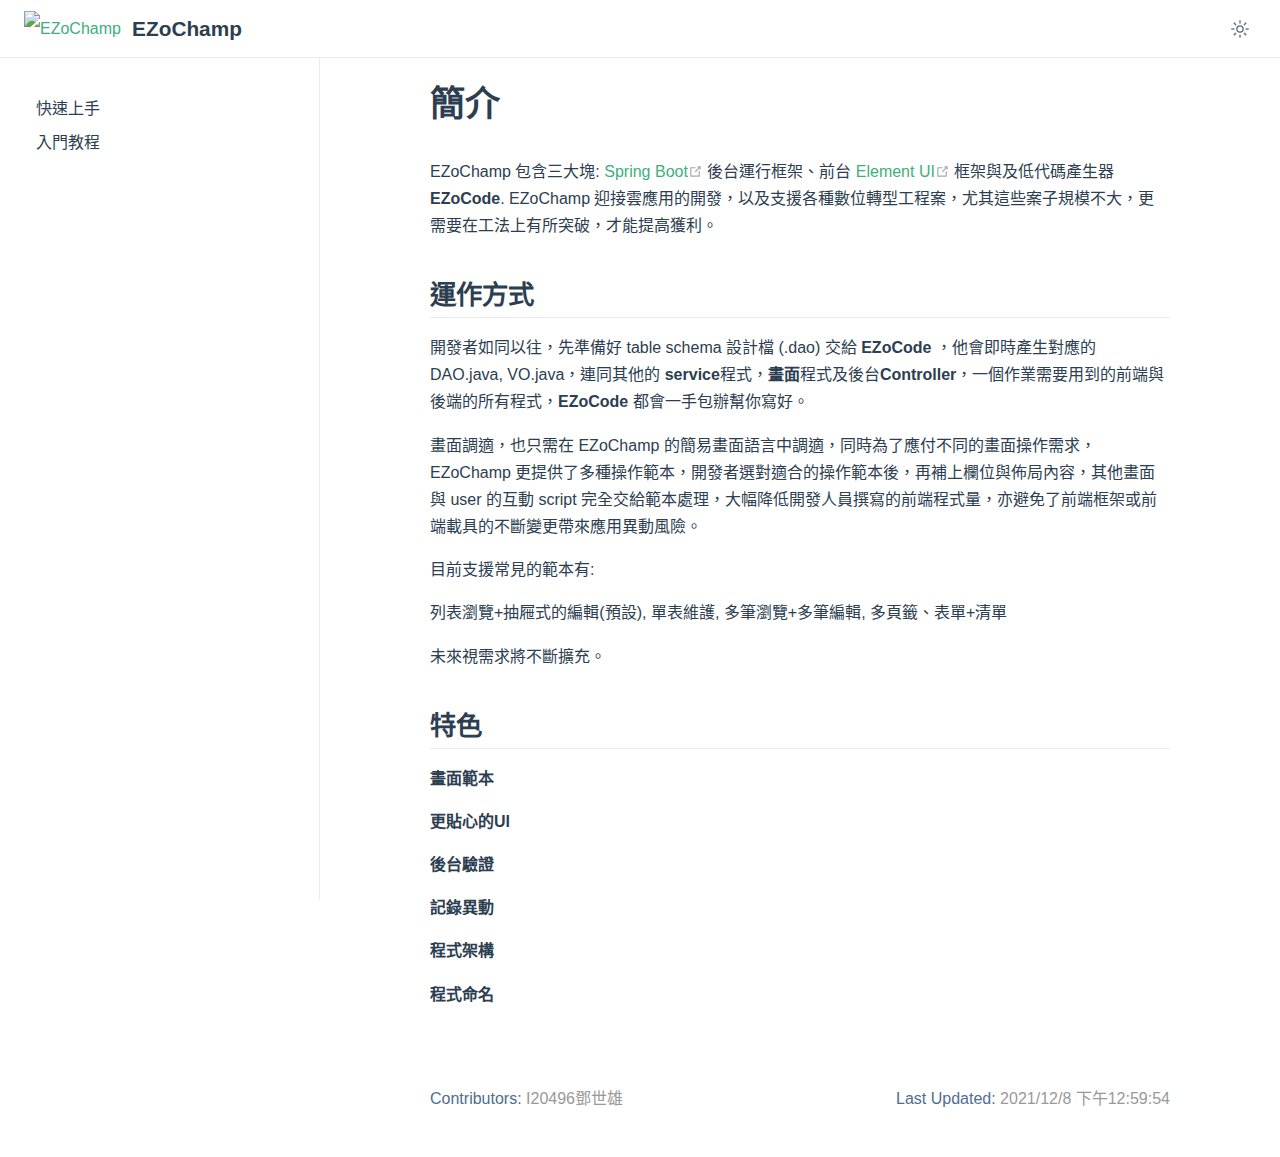
==== commit 068ec550: "增加「入門教程」" ====
--- a/champbook/guide/index.html
+++ b/champbook/guide/index.html
@@ -4,12 +4,12 @@
     <meta charset="utf-8">
     <meta name="viewport" content="width=device-width,initial-scale=1">
     <meta name="generator" content="VuePress 2.0.0-beta.27">
-    <title>我的第一個練習 | EZoChamp</title><meta name="description" content="進入 EZoChamp 的第一堂課">
-    <link rel="preload" href="/champbook/assets/js/runtime~app.f28707dc.js" as="script"><link rel="preload" href="/champbook/assets/css/styles.789a3ad6.css" as="style"><link rel="preload" href="/champbook/assets/js/812.437f522e.js" as="script"><link rel="preload" href="/champbook/assets/js/app.95e0d8d3.js" as="script">
-    <link rel="stylesheet" href="/champbook/assets/css/styles.789a3ad6.css">
+    <title>簡介 | EZoChamp</title><meta name="description" content="EZoChamp 整體概念介紹">
+    <link rel="preload" href="/champbook/assets/js/runtime~app.0e131c4f.js" as="script"><link rel="preload" href="/champbook/assets/css/styles.b2ea3f13.css" as="style"><link rel="preload" href="/champbook/assets/js/812.437f522e.js" as="script"><link rel="preload" href="/champbook/assets/js/app.bc09b062.js" as="script">
+    <link rel="stylesheet" href="/champbook/assets/css/styles.b2ea3f13.css">
   </head>
   <body>
-    <div id="app"><!--[--><div class="theme-container"><!--[--><header class="navbar"><div class="toggle-sidebar-button" title="toggle sidebar" aria-expanded="false" role="button" tabindex="0"><div class="icon" aria-hidden="true"><span></span><span></span><span></span></div></div><span><a href="/champbook/" class=""><!----><span class="site-name can-hide">EZoChamp</span></a></span><div class="navbar-links-wrapper" style=""><!--[--><!--]--><!----><!--[--><!--]--><button class="toggle-dark-button" title="toggle dark mode"><svg style="" class="icon" focusable="false" viewBox="0 0 32 32"><path d="M16 12.005a4 4 0 1 1-4 4a4.005 4.005 0 0 1 4-4m0-2a6 6 0 1 0 6 6a6 6 0 0 0-6-6z" fill="currentColor"></path><path d="M5.394 6.813l1.414-1.415l3.506 3.506L8.9 10.318z" fill="currentColor"></path><path d="M2 15.005h5v2H2z" fill="currentColor"></path><path d="M5.394 25.197L8.9 21.691l1.414 1.415l-3.506 3.505z" fill="currentColor"></path><path d="M15 25.005h2v5h-2z" fill="currentColor"></path><path d="M21.687 23.106l1.414-1.415l3.506 3.506l-1.414 1.414z" fill="currentColor"></path><path d="M25 15.005h5v2h-5z" fill="currentColor"></path><path d="M21.687 8.904l3.506-3.506l1.414 1.415l-3.506 3.505z" fill="currentColor"></path><path d="M15 2.005h2v5h-2z" fill="currentColor"></path></svg><svg style="display:none;" class="icon" focusable="false" viewBox="0 0 32 32"><path d="M13.502 5.414a15.075 15.075 0 0 0 11.594 18.194a11.113 11.113 0 0 1-7.975 3.39c-.138 0-.278.005-.418 0a11.094 11.094 0 0 1-3.2-21.584M14.98 3a1.002 1.002 0 0 0-.175.016a13.096 13.096 0 0 0 1.825 25.981c.164.006.328 0 .49 0a13.072 13.072 0 0 0 10.703-5.555a1.01 1.01 0 0 0-.783-1.565A13.08 13.08 0 0 1 15.89 4.38A1.015 1.015 0 0 0 14.98 3z" fill="currentColor"></path></svg></button><!----></div></header><!--]--><div class="sidebar-mask"></div><!--[--><aside class="sidebar"><!----><!--[--><!--]--><ul class="sidebar-links"><!--[--><!--[--><p class="sidebar-heading sidebar-item">我的第一個練習</p><!----><!--]--><!--]--></ul><!--[--><!--]--></aside><!--]--><!--[--><main class="page"><!--[--><!--]--><div class="theme-default-content"><h1 id="read-me" tabindex="-1"><a class="header-anchor" href="#read-me" aria-hidden="true">#</a> Read Me</h1></div><footer class="page-meta"><!----><div class="meta-item last-updated"><span class="meta-item-label">Last Updated: </span><span class="meta-item-info">2021-12-7 14:02:35</span></div><div class="meta-item contributors"><span class="meta-item-label">Contributors: </span><span class="meta-item-info"><!--[--><!--[--><span class="contributor" title="email: saihong@icsc.com.tw">I20496鄧世雄</span><!----><!--]--><!--]--></span></div></footer><!----><!--[--><!--]--></main><!--]--></div><!----><!--]--></div>
-    <script src="/champbook/assets/js/runtime~app.f28707dc.js" defer></script><script src="/champbook/assets/js/812.437f522e.js" defer></script><script src="/champbook/assets/js/app.95e0d8d3.js" defer></script>
+    <div id="app"><!--[--><div class="theme-container"><!--[--><header class="navbar"><div class="toggle-sidebar-button" title="toggle sidebar" aria-expanded="false" role="button" tabindex="0"><div class="icon" aria-hidden="true"><span></span><span></span><span></span></div></div><span><a href="/champbook/" class=""><!----><span class="site-name can-hide">EZoChamp</span></a></span><div class="navbar-links-wrapper" style=""><!--[--><!--]--><!----><!--[--><!--]--><button class="toggle-dark-button" title="toggle dark mode"><svg style="" class="icon" focusable="false" viewBox="0 0 32 32"><path d="M16 12.005a4 4 0 1 1-4 4a4.005 4.005 0 0 1 4-4m0-2a6 6 0 1 0 6 6a6 6 0 0 0-6-6z" fill="currentColor"></path><path d="M5.394 6.813l1.414-1.415l3.506 3.506L8.9 10.318z" fill="currentColor"></path><path d="M2 15.005h5v2H2z" fill="currentColor"></path><path d="M5.394 25.197L8.9 21.691l1.414 1.415l-3.506 3.505z" fill="currentColor"></path><path d="M15 25.005h2v5h-2z" fill="currentColor"></path><path d="M21.687 23.106l1.414-1.415l3.506 3.506l-1.414 1.414z" fill="currentColor"></path><path d="M25 15.005h5v2h-5z" fill="currentColor"></path><path d="M21.687 8.904l3.506-3.506l1.414 1.415l-3.506 3.505z" fill="currentColor"></path><path d="M15 2.005h2v5h-2z" fill="currentColor"></path></svg><svg style="display:none;" class="icon" focusable="false" viewBox="0 0 32 32"><path d="M13.502 5.414a15.075 15.075 0 0 0 11.594 18.194a11.113 11.113 0 0 1-7.975 3.39c-.138 0-.278.005-.418 0a11.094 11.094 0 0 1-3.2-21.584M14.98 3a1.002 1.002 0 0 0-.175.016a13.096 13.096 0 0 0 1.825 25.981c.164.006.328 0 .49 0a13.072 13.072 0 0 0 10.703-5.555a1.01 1.01 0 0 0-.783-1.565A13.08 13.08 0 0 1 15.89 4.38A1.015 1.015 0 0 0 14.98 3z" fill="currentColor"></path></svg></button><!----></div></header><!--]--><div class="sidebar-mask"></div><!--[--><aside class="sidebar"><!----><!--[--><!--]--><ul class="sidebar-links"><!--[--><!--[--><p class="sidebar-heading sidebar-item"></p><ul class=""><li><!--[--><a href="/champbook/guide/getting-started.html" class="nav-link sidebar-item" aria-label="快速上手"><!--[--><!--]--> 快速上手 <!--[--><!--]--></a><!----><!--]--></li><li><!--[--><a href="/champbook/guide/tutorial.html" class="nav-link sidebar-item" aria-label="入門教程"><!--[--><!--]--> 入門教程 <!--[--><!--]--></a><!----><!--]--></li></ul><!--]--><!--]--></ul><!--[--><!--]--></aside><!--]--><!--[--><main class="page"><!--[--><!--]--><div class="theme-default-content"><!--[--><h1 id="簡介" tabindex="-1"><a class="header-anchor" href="#簡介" aria-hidden="true">#</a> 簡介</h1><p>EZoChamp 包含三大塊: <a href="https://spring.io/projects/spring-boot" target="_blank" rel="noopener noreferrer">Spring Boot<span><svg class="icon outbound" xmlns="http://www.w3.org/2000/svg" aria-hidden="true" focusable="false" x="0px" y="0px" viewbox="0 0 100 100" width="15" height="15"><path fill="currentColor" d="M18.8,85.1h56l0,0c2.2,0,4-1.8,4-4v-32h-8v28h-48v-48h28v-8h-32l0,0c-2.2,0-4,1.8-4,4v56C14.8,83.3,16.6,85.1,18.8,85.1z"></path><polygon fill="currentColor" points="45.7,48.7 51.3,54.3 77.2,28.5 77.2,37.2 85.2,37.2 85.2,14.9 62.8,14.9 62.8,22.9 71.5,22.9"></polygon></svg><!--[--><span class="sr-only">open in new window</span><!--]--></span></a> 後台運行框架、前台 <a href="https://element.eleme.io/#/zh-CN" target="_blank" rel="noopener noreferrer">Element UI<span><svg class="icon outbound" xmlns="http://www.w3.org/2000/svg" aria-hidden="true" focusable="false" x="0px" y="0px" viewbox="0 0 100 100" width="15" height="15"><path fill="currentColor" d="M18.8,85.1h56l0,0c2.2,0,4-1.8,4-4v-32h-8v28h-48v-48h28v-8h-32l0,0c-2.2,0-4,1.8-4,4v56C14.8,83.3,16.6,85.1,18.8,85.1z"></path><polygon fill="currentColor" points="45.7,48.7 51.3,54.3 77.2,28.5 77.2,37.2 85.2,37.2 85.2,14.9 62.8,14.9 62.8,22.9 71.5,22.9"></polygon></svg><!--[--><span class="sr-only">open in new window</span><!--]--></span></a> 框架與及低代碼產生器 <strong>EZoCode</strong>. EZoChamp 迎接雲應用的開發，以及支援各種數位轉型工程案，尤其這些案子規模不大，更需要在工法上有所突破，才能提高獲利。</p><h2 id="運作方式" tabindex="-1"><a class="header-anchor" href="#運作方式" aria-hidden="true">#</a> 運作方式</h2><p>開發者如同以往，先準備好 table schema 設計檔 (.dao) 交給 <strong>EZoCode</strong> ，他會即時產生對應的 DAO.java, VO.java，連同其他的 <strong>service</strong>程式，<strong>畫面</strong>程式及後台<strong>Controller</strong>，一個作業需要用到的前端與後端的所有程式，<strong>EZoCode</strong> 都會一手包辦幫你寫好。</p><p>畫面調適，也只需在 EZoChamp 的簡易畫面語言中調適，同時為了應付不同的畫面操作需求，EZoChamp 更提供了多種操作範本，開發者選對適合的操作範本後，再補上欄位與佈局內容，其他畫面與 user 的互動 script 完全交給範本處理，大幅降低開發人員撰寫的前端程式量，亦避免了前端框架或前端載具的不斷變更帶來應用異動風險。</p><p>目前支援常見的範本有:</p><p>列表瀏覽+抽屜式的編輯(預設), 單表維護, 多筆瀏覽+多筆編輯, 多頁籤、表單+清單</p><p>未來視需求將不斷擴充。</p><h2 id="特色" tabindex="-1"><a class="header-anchor" href="#特色" aria-hidden="true">#</a> 特色</h2><p><strong>畫面範本</strong></p><p><strong>更貼心的UI</strong></p><p><strong>後台驗證</strong></p><p><strong>記錄異動</strong></p><p><strong>程式架構</strong></p><p><strong>程式命名</strong></p><!--]--></div><footer class="page-meta"><!----><div class="meta-item last-updated"><span class="meta-item-label">Last Updated: </span><span class="meta-item-info">2021-12-8 20:59:54</span></div><div class="meta-item contributors"><span class="meta-item-label">Contributors: </span><span class="meta-item-info"><!--[--><!--[--><span class="contributor" title="email: saihong@icsc.com.tw">I20496鄧世雄</span><!----><!--]--><!--]--></span></div></footer><!----><!--[--><!--]--></main><!--]--></div><!----><!--]--></div>
+    <script src="/champbook/assets/js/runtime~app.0e131c4f.js" defer></script><script src="/champbook/assets/js/812.437f522e.js" defer></script><script src="/champbook/assets/js/app.bc09b062.js" defer></script>
   </body>
 </html>
--- a/champbook/assets/css/styles.b2ea3f13.css
+++ b/champbook/assets/css/styles.b2ea3f13.css
@@ -0,0 +1,8 @@
+.icon.outbound{position:relative;display:inline-block;color:#aaa;vertical-align:middle;top:-1px}
+:root{--c-brand:#3eaf7c;--c-brand-light:#4abf8a;--c-bg:#ffffff;--c-bg-light:#f3f4f5;--c-bg-lighter:#eeeeee;--c-bg-navbar:var(--c-bg);--c-bg-sidebar:var(--c-bg);--c-bg-arrow:#cccccc;--c-text:#2c3e50;--c-text-accent:var(--c-brand);--c-text-light:#3a5169;--c-text-lighter:#4e6e8e;--c-text-lightest:#6a8bad;--c-text-quote:#999999;--c-border:#eaecef;--c-border-dark:#dfe2e5;--c-tip:#42b983;--c-tip-bg:var(--c-bg-light);--c-tip-title:var(--c-text);--c-tip-text:var(--c-text);--c-tip-text-accent:var(--c-text-accent);--c-warning:#e7c000;--c-warning-bg:#fffae3;--c-warning-title:#ad9000;--c-warning-text:#746000;--c-warning-text-accent:var(--c-text);--c-danger:#cc0000;--c-danger-bg:#ffe0e0;--c-danger-title:#990000;--c-danger-text:#660000;--c-danger-text-accent:var(--c-text);--c-details-bg:#eeeeee;--c-badge-tip:var(--c-tip);--c-badge-warning:var(--c-warning);--c-badge-danger:var(--c-danger);--t-color:0.3s ease;--t-transform:0.3s ease;--code-bg-color:#282c34;--code-hl-bg-color:rgba(0, 0, 0, 0.66);--code-ln-color:#9e9e9e;--code-ln-wrapper-width:3.5rem;--font-family:-apple-system, BlinkMacSystemFont, "Segoe UI", Roboto, Oxygen, Ubuntu, Cantarell, "Fira Sans", "Droid Sans", "Helvetica Neue", sans-serif;--font-family-code:Consolas, Monaco, "Andale Mono", "Ubuntu Mono", monospace;--navbar-height:3.6rem;--navbar-padding-v:0.7rem;--navbar-padding-h:1.5rem;--sidebar-width:20rem;--sidebar-width-mobile:calc(var(--sidebar-width) * 0.82);--content-width:740px;--homepage-width:960px}.back-to-top{--back-to-top-color:var(--c-brand);--back-to-top-color-hover:var(--c-brand-light)}.DocSearch{--docsearch-primary-color:var(--c-brand);--docsearch-text-color:var(--c-text);--docsearch-highlight-color:var(--c-brand);--docsearch-muted-color:var(--c-text-quote);--docsearch-container-background:rgba(9, 10, 17, 0.8);--docsearch-modal-background:var(--c-bg-light);--docsearch-searchbox-background:var(--c-bg-lighter);--docsearch-searchbox-focus-background:var(--c-bg);--docsearch-searchbox-shadow:inset 0 0 0 2px var(--c-brand);--docsearch-hit-color:var(--c-text-light);--docsearch-hit-active-color:var(--c-bg);--docsearch-hit-background:var(--c-bg);--docsearch-hit-shadow:0 1px 3px 0 var(--c-border-dark);--docsearch-footer-background:var(--c-bg)}.medium-zoom-overlay{--medium-zoom-bg-color:var(--c-bg)}#nprogress{--nprogress-color:var(--c-brand)}.pwa-popup{--pwa-popup-text-color:var(--c-text);--pwa-popup-bg-color:var(--c-bg);--pwa-popup-border-color:var(--c-brand);--pwa-popup-shadow:0 4px 16px var(--c-brand);--pwa-popup-btn-text-color:var(--c-bg);--pwa-popup-btn-bg-color:var(--c-brand);--pwa-popup-btn-hover-bg-color:var(--c-brand-light)}.search-box{--search-bg-color:var(--c-bg);--search-accent-color:var(--c-brand);--search-text-color:var(--c-text);--search-border-color:var(--c-border);--search-item-text-color:var(--c-text-lighter);--search-item-focus-bg-color:var(--c-bg-light)}html.dark{--c-brand:#3aa675;--c-brand-light:#349469;--c-bg:#22272e;--c-bg-light:#2b313a;--c-bg-lighter:#262c34;--c-text:#adbac7;--c-text-light:#96a7b7;--c-text-lighter:#8b9eb0;--c-text-lightest:#8094a8;--c-border:#3e4c5a;--c-border-dark:#34404c;--c-tip:#318a62;--c-warning:#ceab00;--c-warning-bg:#7e755b;--c-warning-title:#ceac03;--c-warning-text:#362e00;--c-danger:#940000;--c-danger-bg:#806161;--c-danger-title:#610000;--c-danger-text:#3a0000;--c-details-bg:#323843;--code-hl-bg-color:#363b46;color-scheme:dark}html.dark .DocSearch{--docsearch-logo-color:var(--c-text);--docsearch-modal-shadow:inset 1px 1px 0 0 #2c2e40, 0 3px 8px 0 #000309;--docsearch-key-shadow:inset 0 -2px 0 0 #282d55, inset 0 0 1px 1px #51577d, 0 2px 2px 0 rgba(3, 4, 9, 0.3);--docsearch-key-gradient:linear-gradient(-225deg, #444950, #1c1e21);--docsearch-footer-shadow:inset 0 1px 0 0 rgba(73, 76, 106, 0.5), 0 -4px 8px 0 rgba(0, 0, 0, 0.2)}body,html{padding:0;margin:0;background-color:var(--c-bg);transition:background-color var(--t-color)}body{font-family:var(--font-family);-webkit-font-smoothing:antialiased;-moz-osx-font-smoothing:grayscale;font-size:16px;color:var(--c-text)}a,p a code{color:var(--c-text-accent)}a{font-weight:500;overflow-wrap:break-word}p a code{font-weight:400}code,kbd{font-family:var(--font-family-code)}kbd{background:var(--c-bg-lighter);border:solid .15rem var(--c-border-dark);border-bottom:solid .25rem var(--c-border-dark);border-radius:.15rem;padding:0 .15em}code{color:var(--c-text-lighter);padding:.25rem .5rem;font-size:.85em;background-color:var(--c-bg-light);border-radius:3px;overflow-wrap:break-word;transition:background-color var(--t-color),color var(--t-color)}blockquote{color:var(--c-text-quote);border-left:.2rem solid var(--c-border-dark);margin:1rem 0;padding:.25rem 0 .25rem 1rem}blockquote>p,code{margin:0}ol,ul{padding-left:1.2em}strong{font-weight:600}h1,h2,h3,h4,h5,h6{font-weight:600;line-height:1.25}h1:hover .header-anchor,h2:hover .header-anchor,h3:hover .header-anchor,h4:hover .header-anchor,h5:hover .header-anchor,h6:hover .header-anchor{opacity:1}h1{font-size:2.2rem}h2{font-size:1.65rem;padding-bottom:.3rem;border-bottom:1px solid var(--c-border);transition:border-color var(--t-color)}h3{font-size:1.35rem}h4{font-size:1.15rem}h5{font-size:1.05rem}blockquote,h6{font-size:1rem}a.header-anchor{font-size:.85em;float:left;margin-left:-.87em;padding-right:.23em;margin-top:.125em;opacity:0}a,a.header-anchor:hover{text-decoration:none}a.header-anchor:focus-visible{opacity:1}ol,p,ul{line-height:1.7}hr{border:0;border-top:1px solid var(--c-border)}table{border-collapse:collapse;margin:1rem 0;display:block;overflow-x:auto}tr{border-top:1px solid var(--c-border-dark)}tr:nth-child(2n){background-color:var(--c-bg-light)}td,th{border:1px solid var(--c-border-dark);padding:.6em 1em}.arrow,.badge{display:inline-block}.arrow{width:0;height:0}.arrow.down,.arrow.up{border-left:4px solid transparent;border-right:4px solid transparent}.arrow.up{border-bottom:6px solid var(--c-bg-arrow)}.arrow.down{border-top:6px solid var(--c-bg-arrow)}.arrow.left,.arrow.right{border-top:4px solid transparent;border-bottom:4px solid transparent}.arrow.right{border-left:6px solid var(--c-bg-arrow)}.arrow.left{border-right:6px solid var(--c-bg-arrow)}.badge{font-size:14px;height:18px;line-height:18px;border-radius:3px;padding:0 6px;color:var(--c-bg);vertical-align:top;transition:color var(--t-color),background-color var(--t-color)}.badge.tip{background-color:var(--c-badge-tip)}.badge.warning{background-color:var(--c-badge-warning)}.badge.danger{background-color:var(--c-badge-danger)}.badge+.badge{margin-left:5px}code[class*=language-],pre[class*=language-]{color:#ccc;background:0 0;font-family:var(--font-family-code);font-size:1em;text-align:left;white-space:pre;word-spacing:normal;word-break:normal;word-wrap:normal;line-height:1.5;-moz-tab-size:4;-o-tab-size:4;tab-size:4;-webkit-hyphens:none;-ms-hyphens:none;hyphens:none}pre[class*=language-]{padding:1em;margin:.5em 0;overflow:auto}:not(pre)>code[class*=language-],pre[class*=language-]{background:#2d2d2d}:not(pre)>code[class*=language-]{padding:.1em;border-radius:.3em;white-space:normal}.token.block-comment,.token.cdata,.token.comment,.token.doctype,.token.prolog{color:#999}.token.punctuation{color:#ccc}.token.attr-name,.token.deleted,.token.namespace,.token.tag{color:#ec5975}.token.function-name{color:#6196cc}.token.boolean,.token.function,.token.number{color:#f08d49}.token.class-name,.token.constant,.token.property,.token.symbol{color:#f8c555}.token.atrule,.token.builtin,.token.important,.token.keyword,.token.selector{color:#cc99cd}.token.attr-value,.token.char,.token.regex,.token.string,.token.variable{color:#7ec699}.token.entity,.token.operator,.token.url{color:#67cdcc}.token.bold,.token.important{font-weight:700}.token.italic{font-style:italic}.token.entity{cursor:help}.token.inserted{color:#3eaf7c}.theme-default-content pre,.theme-default-content pre[class*=language-]{line-height:1.4;padding:1.25rem 1.5rem;margin:.85rem 0;border-radius:6px;overflow:auto}.theme-default-content pre code,.theme-default-content pre[class*=language-] code{color:#fff;padding:0;background-color:transparent;border-radius:0;overflow-wrap:unset;-webkit-font-smoothing:auto;-moz-osx-font-smoothing:auto}.theme-default-content .line-number{font-family:var(--font-family-code)}div[class*=language-]{position:relative;background-color:var(--code-bg-color);border-radius:6px}div[class*=language-]::before{position:absolute;z-index:3;top:.8em;right:1em;font-size:.75rem;color:var(--code-ln-color)}div[class*=language-] pre,div[class*=language-] pre[class*=language-]{background:0 0!important;position:relative;z-index:1}div[class*=language-] .highlight-lines{-webkit-user-select:none;-moz-user-select:none;-ms-user-select:none;user-select:none;padding-top:1.3rem;position:absolute;top:0;left:0;width:100%;line-height:1.4}div[class*=language-] .highlight-lines .highlight-line{background-color:var(--code-hl-bg-color)}div[class*=language-]:not(.line-numbers-mode) .line-numbers{display:none}div[class*=language-].line-numbers-mode .highlight-lines .highlight-line{position:relative}div[class*=language-].line-numbers-mode .highlight-lines .highlight-line::before{content:" ";position:absolute;z-index:2;left:0;top:0;display:block;width:var(--code-ln-wrapper-width);height:100%}div[class*=language-].line-numbers-mode pre{margin-left:var(--code-ln-wrapper-width);padding-left:1rem;vertical-align:middle}div[class*=language-].line-numbers-mode .line-numbers{position:absolute;top:0;width:var(--code-ln-wrapper-width);text-align:center;color:var(--code-ln-color);padding-top:1.25rem;line-height:1.4}div[class*=language-].line-numbers-mode .line-numbers .line-number,div[class*=language-].line-numbers-mode .line-numbers br{-webkit-user-select:none;-moz-user-select:none;-ms-user-select:none;user-select:none}div[class*=language-].line-numbers-mode .line-numbers .line-number{position:relative;z-index:3;font-size:.85em}div[class*=language-].line-numbers-mode::after{content:"";position:absolute;top:0;left:0;width:var(--code-ln-wrapper-width);height:100%;border-radius:6px 0 0 6px;border-right:1px solid var(--code-hl-bg-color)}div[class*=language-].ext-c:before{content:"c"}div[class*=language-].ext-cpp:before{content:"cpp"}div[class*=language-].ext-cs:before{content:"cs"}div[class*=language-].ext-css:before{content:"css"}div[class*=language-].ext-dart:before{content:"dart"}div[class*=language-].ext-docker:before{content:"docker"}div[class*=language-].ext-fs:before{content:"fs"}div[class*=language-].ext-go:before{content:"go"}div[class*=language-].ext-html:before{content:"html"}div[class*=language-].ext-java:before{content:"java"}div[class*=language-].ext-js:before{content:"js"}div[class*=language-].ext-json:before{content:"json"}div[class*=language-].ext-kt:before{content:"kt"}div[class*=language-].ext-less:before{content:"less"}div[class*=language-].ext-makefile:before{content:"makefile"}div[class*=language-].ext-md:before{content:"md"}div[class*=language-].ext-php:before{content:"php"}div[class*=language-].ext-py:before{content:"py"}div[class*=language-].ext-rb:before{content:"rb"}div[class*=language-].ext-rs:before{content:"rs"}div[class*=language-].ext-sass:before{content:"sass"}div[class*=language-].ext-scss:before{content:"scss"}div[class*=language-].ext-sh:before{content:"sh"}div[class*=language-].ext-styl:before{content:"styl"}div[class*=language-].ext-ts:before{content:"ts"}div[class*=language-].ext-toml:before{content:"toml"}div[class*=language-].ext-vue:before{content:"vue"}div[class*=language-].ext-yml:before{content:"yml"}@media (max-width:419px){.theme-default-content div[class*=language-]{margin:.85rem -1.5rem;border-radius:0}}.code-group__nav{margin-top:.85rem;margin-bottom:calc(-1.7rem - 6px);padding-bottom:calc(1.7rem - 6px);padding-left:10px;padding-top:10px;border-top-left-radius:6px;border-top-right-radius:6px;background-color:var(--code-bg-color)}.code-group__ul{margin:auto 0;padding-left:0;display:inline-flex;list-style:none}.code-group__nav-tab{border:0;padding:5px;cursor:pointer;background-color:transparent;font-size:.85em;line-height:1.4;color:rgba(255,255,255,.9);font-weight:600}.code-group__nav-tab:focus{outline:0}.code-group__nav-tab:focus-visible{outline:1px solid rgba(255,255,255,.9)}.code-group__nav-tab-active{border-bottom:var(--c-brand) 1px solid}@media (max-width:419px){.code-group__nav{margin-left:-1.5rem;margin-right:-1.5rem;border-radius:0}}.code-group-item,.dropdown-wrapper .nav-dropdown .dropdown-item .dropdown-subtitle>a.router-link-active::after{display:none}.code-group-item__active{display:block}.code-group-item>pre{background-color:orange}.custom-container{transition:color var(--t-color),border-color var(--t-color),background-color var(--t-color)}.custom-container .custom-container-title{font-weight:600;margin-bottom:-.4rem}.custom-container.danger,.custom-container.tip,.custom-container.warning{padding:.1rem 1.5rem;border-left-width:.5rem;border-left-style:solid;margin:1rem 0}.custom-container.tip{border-color:var(--c-tip);background-color:var(--c-tip-bg);color:var(--c-tip-text)}.custom-container.tip .custom-container-title{color:var(--c-tip-title)}.custom-container.tip a{color:var(--c-tip-text-accent)}.custom-container.warning{border-color:var(--c-warning);background-color:var(--c-warning-bg);color:var(--c-warning-text)}.custom-container.warning .custom-container-title{color:var(--c-warning-title)}.custom-container.warning a{color:var(--c-warning-text-accent)}.custom-container.danger{border-color:var(--c-danger);background-color:var(--c-danger-bg);color:var(--c-danger-text)}.custom-container.danger .custom-container-title{color:var(--c-danger-title)}.custom-container.danger a{color:var(--c-danger-text-accent)}.custom-container.details{display:block;position:relative;border-radius:2px;margin:1.6em 0;padding:1.6em;background-color:var(--c-details-bg)}.custom-container.details h4{margin-top:0}.custom-container.details figure:last-child,.custom-container.details p:last-child{margin-bottom:0;padding-bottom:0}.custom-container.details summary{outline:0;cursor:pointer}.dropdown-wrapper{cursor:pointer}.dropdown-wrapper .dropdown-title,.dropdown-wrapper .mobile-dropdown-title{display:block;font-size:.9rem;font-family:inherit;cursor:inherit;padding:inherit;line-height:1.4rem;background:0 0;border:0;font-weight:500;color:var(--c-text)}.dropdown-wrapper .mobile-dropdown-title{display:none;font-weight:600;font-size:inherit}.dropdown-wrapper .dropdown-title:hover,.dropdown-wrapper .mobile-dropdown-title:hover{border-color:transparent}.dropdown-wrapper .dropdown-title .arrow,.dropdown-wrapper .mobile-dropdown-title .arrow{vertical-align:middle;margin-top:-1px;margin-left:.4rem}.dropdown-wrapper .mobile-dropdown-title:hover{color:var(--c-text-accent)}.dropdown-wrapper .nav-dropdown .dropdown-item{color:inherit;line-height:1.7rem}.dropdown-wrapper .nav-dropdown .dropdown-item .dropdown-subtitle{margin:.45rem 0 0;border-top:1px solid var(--c-border);padding:1rem 0 .45rem;font-size:.9rem}.dropdown-wrapper .nav-dropdown .dropdown-item .dropdown-subtitle>span{padding:0 1.5rem 0 1.25rem}.dropdown-wrapper .nav-dropdown .dropdown-item .dropdown-subtitle>a{font-weight:inherit}.dropdown-wrapper .nav-dropdown .dropdown-item .dropdown-subitem-wrapper{padding:0;list-style:none}.dropdown-wrapper .nav-dropdown .dropdown-item .dropdown-subitem-wrapper .dropdown-subitem{font-size:.9em}.dropdown-wrapper .nav-dropdown .dropdown-item a{display:block;line-height:1.7rem;position:relative;border-bottom:none;font-weight:400;margin-bottom:0;padding:0 1.5rem 0 1.25rem}.dropdown-wrapper .nav-dropdown .dropdown-item a.router-link-active,.dropdown-wrapper .nav-dropdown .dropdown-item a:hover,.navbar-links a.router-link-active,.navbar-links a:hover{color:var(--c-text-accent)}.dropdown-wrapper .nav-dropdown .dropdown-item a.router-link-active::after{content:"";width:0;height:0;border-left:5px solid var(--c-text-accent);border-top:3px solid transparent;border-bottom:3px solid transparent;position:absolute;top:calc(50% - 2px);left:9px}.dropdown-wrapper .nav-dropdown .dropdown-item:first-child .dropdown-subtitle{margin-top:0;padding-top:0;border-top:0}@media (max-width:719px){.dropdown-wrapper.open .dropdown-title,.dropdown-wrapper.open .mobile-dropdown-title{margin-bottom:.5rem}.dropdown-wrapper .dropdown-title{display:none}.dropdown-wrapper .mobile-dropdown-title{display:block}.dropdown-wrapper .nav-dropdown{transition:height .1s ease-out;overflow:hidden}.dropdown-wrapper .nav-dropdown .dropdown-item .dropdown-subtitle{border-top:0;margin-top:0;padding-top:0;padding-bottom:0;font-size:15px;line-height:2rem}.dropdown-wrapper .nav-dropdown .dropdown-item>a{font-size:15px;line-height:2rem}.dropdown-wrapper .nav-dropdown .dropdown-item .dropdown-subitem{font-size:14px;padding-left:1rem}}@media (min-width:720px){.dropdown-wrapper{height:1.8rem}.dropdown-wrapper.open .nav-dropdown,.dropdown-wrapper:hover .nav-dropdown{display:block!important}.dropdown-wrapper.open:blur{display:none}.dropdown-wrapper .nav-dropdown{display:none;height:auto!important;box-sizing:border-box;max-height:calc(100vh - 2.7rem);overflow-y:auto;position:absolute;top:100%;right:0;background-color:var(--c-bg-navbar);padding:.6rem 0;border:1px solid var(--c-border);border-bottom-color:var(--c-border-dark);text-align:left;border-radius:.25rem;white-space:nowrap;margin:0}}.dropdown-enter-from,.dropdown-leave-to{height:0!important}.home{padding:var(--navbar-height) 2rem 0;max-width:var(--homepage-width);margin:0 auto;display:block}.home .hero{text-align:center}.home .hero img{max-width:100%;max-height:280px;display:block;margin:3rem auto 1.5rem}.home .hero h1{font-size:3rem}.home .hero .actions,.home .hero .description,.home .hero h1{margin:1.8rem auto}.home .hero .actions{display:flex;flex-wrap:wrap;gap:1rem;justify-content:center}.home .hero .description{max-width:35rem;font-size:1.6rem;line-height:1.3;color:var(--c-text-lightest)}.home .hero .action-button{display:inline-block;font-size:1.2rem;padding:.8rem 1.6rem;border-width:2px;border-style:solid;border-radius:4px;transition:background-color var(--t-color);box-sizing:border-box}.home .hero .action-button.primary{color:var(--c-bg);background-color:var(--c-brand);border-color:var(--c-brand)}.home .hero .action-button.primary:hover{background-color:var(--c-brand-light)}.home .hero .action-button.secondary{color:var(--c-brand);background-color:var(--c-bg);border-color:var(--c-brand)}.home .hero .action-button.secondary:hover{color:var(--c-bg);background-color:var(--c-brand-light)}.home .features{border-top:1px solid var(--c-border);transition:border-color var(--t-color);padding:1.2rem 0;margin-top:2.5rem;display:flex;flex-wrap:wrap;align-items:flex-start;align-content:stretch;justify-content:space-between}.home .feature{flex-grow:1;flex-basis:30%;max-width:30%}.home .feature h2{font-size:1.4rem;font-weight:500;border-bottom:none;padding-bottom:0;color:var(--c-text-light)}.home .feature p,.home .footer{color:var(--c-text-lighter)}.home .footer{padding:2.5rem;border-top:1px solid var(--c-border);text-align:center;transition:border-color var(--t-color)}@media (max-width:719px){.home .features{flex-direction:column}.home .feature{max-width:100%;padding:0 2.5rem}}@media (max-width:419px){.home{padding-left:1.5rem;padding-right:1.5rem}.home .hero img{max-height:210px;margin:2rem auto 1.2rem}.home .hero h1{font-size:2rem}.home .hero .actions,.home .hero .description,.home .hero h1{margin:1.2rem auto}.home .hero .description{font-size:1.2rem}.home .hero .action-button{font-size:1rem;padding:.6rem 1.2rem}.home .feature h2{font-size:1.25rem}}.theme-default-content:not(.custom){max-width:var(--content-width);margin:0 auto;padding:2rem 2.5rem}@media (max-width:959px){.theme-default-content:not(.custom){padding:2rem}}@media (max-width:419px){.theme-default-content:not(.custom){padding:1.5rem}}.page{padding-top:var(--navbar-height);padding-left:var(--sidebar-width)}.navbar,.sidebar{position:fixed;left:0;box-sizing:border-box}.navbar{z-index:20;top:0;right:0;height:var(--navbar-height);border-bottom:1px solid var(--c-border);background-color:var(--c-bg-navbar);transition:background-color var(--t-color),border-color var(--t-color)}.sidebar{font-size:16px;width:var(--sidebar-width);z-index:10;margin:0;top:var(--navbar-height);bottom:0;border-right:1px solid var(--c-border);overflow-y:auto;scrollbar-width:thin;scrollbar-color:var(--c-brand) var(--c-border);background-color:var(--c-bg-sidebar);transition:transform var(--t-transform),background-color var(--t-color),border-color var(--t-color)}.sidebar::-webkit-scrollbar{width:7px}.sidebar::-webkit-scrollbar-track{background-color:var(--c-border)}.sidebar::-webkit-scrollbar-thumb{background-color:var(--c-brand)}.sidebar-mask{position:fixed;z-index:9;top:0;left:0;width:100vw;height:100vh;display:none}.theme-container.sidebar-open .sidebar-mask{display:block}.theme-container.sidebar-open .navbar>.toggle-sidebar-button .icon span:nth-child(1){transform:rotate(45deg) translate3d(5.5px,5.5px,0)}.theme-container.sidebar-open .navbar>.toggle-sidebar-button .icon span:nth-child(2){transform:scale3d(0,1,1)}.theme-container.sidebar-open .navbar>.toggle-sidebar-button .icon span:nth-child(3){transform:rotate(-45deg) translate3d(6px,-6px,0)}.theme-container.sidebar-open .navbar>.toggle-sidebar-button .icon span:nth-child(1),.theme-container.sidebar-open .navbar>.toggle-sidebar-button .icon span:nth-child(3){transform-origin:center}.theme-container.no-navbar .theme-default-content:not(.custom)>h1,.theme-container.no-navbar h2,.theme-container.no-navbar h3,.theme-container.no-navbar h4,.theme-container.no-navbar h5,.theme-container.no-navbar h6{margin-top:1.5rem;padding-top:0}.theme-container.no-navbar .page{padding-top:0}.theme-container.no-navbar .sidebar{top:0}@media (min-width:720px){.theme-container.no-sidebar .sidebar{display:none}.theme-container.no-sidebar .page{padding-left:0}}.theme-default-content:not(.custom)>h1,.theme-default-content:not(.custom)>h2,.theme-default-content:not(.custom)>h3,.theme-default-content:not(.custom)>h4,.theme-default-content:not(.custom)>h5,.theme-default-content:not(.custom)>h6{margin-top:calc(.5rem - var(--navbar-height));padding-top:calc(1rem + var(--navbar-height));margin-bottom:0}.theme-default-content:not(.custom)>h1:first-child,.theme-default-content:not(.custom)>h2:first-child,.theme-default-content:not(.custom)>h3:first-child,.theme-default-content:not(.custom)>h4:first-child,.theme-default-content:not(.custom)>h5:first-child,.theme-default-content:not(.custom)>h6:first-child{margin-bottom:1rem}.theme-default-content:not(.custom)>h1:first-child+.custom-container,.theme-default-content:not(.custom)>h1:first-child+p,.theme-default-content:not(.custom)>h1:first-child+pre,.theme-default-content:not(.custom)>h2:first-child+.custom-container,.theme-default-content:not(.custom)>h2:first-child+p,.theme-default-content:not(.custom)>h2:first-child+pre,.theme-default-content:not(.custom)>h3:first-child+.custom-container,.theme-default-content:not(.custom)>h3:first-child+p,.theme-default-content:not(.custom)>h3:first-child+pre,.theme-default-content:not(.custom)>h4:first-child+.custom-container,.theme-default-content:not(.custom)>h4:first-child+p,.theme-default-content:not(.custom)>h4:first-child+pre,.theme-default-content:not(.custom)>h5:first-child+.custom-container,.theme-default-content:not(.custom)>h5:first-child+p,.theme-default-content:not(.custom)>h5:first-child+pre,.theme-default-content:not(.custom)>h6:first-child+.custom-container,.theme-default-content:not(.custom)>h6:first-child+p,.theme-default-content:not(.custom)>h6:first-child+pre{margin-top:2rem}.theme-default-content:not(.custom){padding-top:0}.theme-default-content:not(.custom) a:hover{text-decoration:underline}.theme-default-content:not(.custom) img{max-width:100%}.theme-default-content.custom{padding:0;margin:0}.theme-default-content.custom img{max-width:100%}@media (max-width:959px){.sidebar{font-size:15px;width:var(--sidebar-width-mobile)}.page{padding-left:var(--sidebar-width-mobile)}}@media (max-width:719px){.sidebar{top:0;padding-top:var(--navbar-height);transform:translateX(-100%)}.page{padding-left:0}.theme-container.sidebar-open .sidebar{transform:translateX(0)}.theme-container.no-navbar .sidebar{padding-top:0}}@media (max-width:419px){h1{font-size:1.9rem}}.navbar{--navbar-line-height:calc( var(--navbar-height) - 2 * var(--navbar-padding-v) );padding:var(--navbar-padding-v) var(--navbar-padding-h);line-height:var(--navbar-line-height)}.navbar .logo{height:var(--navbar-line-height);margin-right:var(--navbar-padding-v);vertical-align:top}.navbar .site-name{font-size:1.3rem;font-weight:600;color:var(--c-text);position:relative}.navbar .navbar-links-wrapper{display:flex;position:absolute;box-sizing:border-box;top:var(--navbar-padding-v);right:var(--navbar-padding-h);height:var(--navbar-line-height);padding-left:var(--navbar-padding-h);white-space:nowrap;font-size:.9rem}.navbar .navbar-links-wrapper .search-box{flex:0 0 auto;vertical-align:top}@media (max-width:719px){.navbar{padding-left:4rem}.navbar .can-hide{display:none}.navbar .site-name{width:calc(100vw - 9.4rem);overflow:hidden;white-space:nowrap;text-overflow:ellipsis}}.navbar-links,.navbar-links a{display:inline-block}.navbar-links a{line-height:1.4rem;color:inherit}.navbar-links .navbar-links-item{position:relative;display:inline-block;margin-left:1.5rem;line-height:var(--navbar-line-height)}.navbar-links .navbar-links-item:first-child{margin-left:0}@media (max-width:719px){.navbar-links .navbar-links-item{margin-left:0}}@media (min-width:719px){.navbar-links a.router-link-active,.navbar-links a:hover{color:var(--c-text)}.navbar-links-item>a:not(.external).router-link-active,.navbar-links-item>a:not(.external):hover{margin-bottom:-2px;border-bottom:2px solid var(--c-text-accent)}}.toggle-sidebar-button{position:absolute;top:.6rem;left:1rem;display:none;padding:.6rem;cursor:pointer}.toggle-sidebar-button .icon{display:flex;flex-direction:column;justify-content:center;align-items:center;width:1.25rem;height:1.25rem;cursor:inherit}.toggle-sidebar-button .icon span{display:inline-block;width:100%;height:2px;border-radius:2px;background-color:var(--c-text);transition:transform var(--t-transform)}.toggle-sidebar-button .icon span:nth-child(2){margin:6px 0}@media screen and (max-width:719px){.toggle-sidebar-button{display:block}}.toggle-dark-button{display:flex;margin:auto;margin-left:1rem;border:0;background:0 0;color:var(--c-text);opacity:.8;cursor:pointer}.toggle-dark-button:hover{opacity:1}.toggle-dark-button .icon{width:1.25rem;height:1.25rem}.page-meta,.page-nav{max-width:var(--content-width);margin:0 auto;padding:2rem 2.5rem}@media (max-width:959px){.page-meta,.page-nav{padding:2rem}}@media (max-width:419px){.page-meta,.page-nav{padding:1.5rem}}.page{padding-bottom:2rem;display:block}.page-meta{padding-top:1rem;padding-bottom:1rem;overflow:auto}.page-meta .meta-item{cursor:default;margin-top:.8rem}.page-meta .meta-item .meta-item-label{font-weight:500;color:var(--c-text-lighter)}.page-meta .meta-item .meta-item-info{font-weight:400;color:var(--c-text-quote)}.page-meta .edit-link{display:inline-block;margin-right:.25rem}.page-meta .last-updated{float:right}@media (max-width:719px){.page-meta .last-updated{font-size:.8em;float:none}.page-meta .contributors{font-size:.8em}}.page-nav{padding-top:1rem;padding-bottom:0}.page-nav .inner{min-height:2rem;margin-top:0;border-top:1px solid var(--c-border);transition:border-color var(--t-color);padding-top:1rem;overflow:auto}.page-nav .next{float:right}.sidebar ul{padding:0;margin:0;list-style-type:none}.sidebar a{display:inline-block}.sidebar .navbar-links{display:none;border-bottom:1px solid var(--c-border);transition:border-color var(--t-color);padding:.5rem 0 .75rem}.sidebar .navbar-links a{font-weight:600}.sidebar .navbar-links .navbar-links-item{display:block;line-height:1.25rem;font-size:1.1em;padding:.5rem 0 .5rem 1.5rem}.sidebar .sidebar-links{padding:1.5rem 0}.sidebar .sidebar-links>li:not(:first-child),.sidebar-links>.sidebar-item:not(.sidebar-heading):not(:first-child){margin-top:.75rem}.sidebar .sidebar-links .sidebar-sub-items{padding-left:1rem;font-size:.95em}@media (max-width:719px){.sidebar .navbar-links{display:block}.sidebar .navbar-links .dropdown-wrapper .nav-dropdown .dropdown-item a.router-link-active::after{top:calc(1rem - 2px)}.sidebar .sidebar-links{padding:1rem 0}}.sidebar-heading{color:var(--c-text);transition:color .15s ease;font-size:1.1em;font-weight:700;padding:.35rem 1.5rem .35rem 1.25rem;width:100%;box-sizing:border-box;margin:0;border-left:.25rem solid transparent}.sidebar-heading .arrow{position:relative;top:-.12em;left:.5em}.sidebar-item:not(.sidebar-heading){font-size:1em;font-weight:400;display:inline-block;color:var(--c-text);border-left:.25rem solid transparent;margin:0;padding:.35rem 1rem .35rem 2rem;line-height:1.4;width:100%;box-sizing:border-box}.sidebar-sub-items .sidebar-item:not(.sidebar-heading){padding:.25rem 1rem .25rem 1.75rem}.sidebar-item{cursor:default}a.sidebar-item{cursor:pointer}a.sidebar-item.active,a.sidebar-item:hover{color:var(--c-text-accent)}a.sidebar-item.active{font-weight:600;border-left-color:var(--c-text-accent)}a.sidebar-item.sidebar-heading.active{font-weight:700;border-left-color:transparent}.sidebar-sub-items a.sidebar-item.active{font-weight:500;border-left-color:transparent}.sr-only{position:absolute;width:1px;height:1px;padding:0;margin:-1px;overflow:hidden;clip:rect(0,0,0,0);white-space:nowrap;border-width:0;-webkit-user-select:none;-moz-user-select:none;-ms-user-select:none;user-select:none}.table-of-contents .badge{vertical-align:middle}.fade-slide-y-enter-active{transition:all .3s ease}.fade-slide-y-leave-active{transition:all .3s cubic-bezier(1,.5,.8,1)}.fade-slide-y-enter-from,.fade-slide-y-leave-to{transform:translateY(10px);opacity:0}
+:root{--medium-zoom-z-index:100;--medium-zoom-bg-color:#ffffff;--medium-zoom-opacity:1}
+.medium-zoom-overlay{background-color:var(--medium-zoom-bg-color)!important;z-index:var(--medium-zoom-z-index)}.medium-zoom-overlay~img{z-index:calc(var(--medium-zoom-z-index) + 1)}.medium-zoom--opened .medium-zoom-overlay{opacity:var(--medium-zoom-opacity)}
+:root{--back-to-top-z-index:5;--back-to-top-color:#3eaf7c;--back-to-top-color-hover:#71cda3}
+.back-to-top{cursor:pointer;position:fixed;bottom:2rem;right:2.5rem;width:2rem;height:1.2rem;background-color:var(--back-to-top-color);-webkit-mask:url(/champbook/assets/img/back-to-top.8b37f773.svg) no-repeat;mask:url(/champbook/assets/img/back-to-top.8b37f773.svg) no-repeat;z-index:var(--back-to-top-z-index)}.back-to-top:hover{background-color:var(--back-to-top-color-hover)}@media (max-width:959px){.back-to-top{display:none}}.back-to-top-enter-active,.back-to-top-leave-active{transition:opacity .3s}.back-to-top-enter-from,.back-to-top-leave-to{opacity:0}
+:root{--nprogress-color:#29d;--nprogress-z-index:1031}
+#nprogress{pointer-events:none}#nprogress .bar{background:var(--nprogress-color);position:fixed;z-index:var(--nprogress-z-index);top:0;left:0;width:100%;height:2px}#nprogress .peg{display:block;position:absolute;right:0;width:100px;height:100%;box-shadow:0 0 10px var(--nprogress-color),0 0 5px var(--nprogress-color);opacity:1;transform:rotate(3deg) translate(0,-4px)}
--- a/champbook/assets/css/styles.b2ea3f13.css
+++ b/champbook/assets/css/styles.b2ea3f13.css
@@ -0,0 +1,8 @@
+.icon.outbound{position:relative;display:inline-block;color:#aaa;vertical-align:middle;top:-1px}
+:root{--c-brand:#3eaf7c;--c-brand-light:#4abf8a;--c-bg:#ffffff;--c-bg-light:#f3f4f5;--c-bg-lighter:#eeeeee;--c-bg-navbar:var(--c-bg);--c-bg-sidebar:var(--c-bg);--c-bg-arrow:#cccccc;--c-text:#2c3e50;--c-text-accent:var(--c-brand);--c-text-light:#3a5169;--c-text-lighter:#4e6e8e;--c-text-lightest:#6a8bad;--c-text-quote:#999999;--c-border:#eaecef;--c-border-dark:#dfe2e5;--c-tip:#42b983;--c-tip-bg:var(--c-bg-light);--c-tip-title:var(--c-text);--c-tip-text:var(--c-text);--c-tip-text-accent:var(--c-text-accent);--c-warning:#e7c000;--c-warning-bg:#fffae3;--c-warning-title:#ad9000;--c-warning-text:#746000;--c-warning-text-accent:var(--c-text);--c-danger:#cc0000;--c-danger-bg:#ffe0e0;--c-danger-title:#990000;--c-danger-text:#660000;--c-danger-text-accent:var(--c-text);--c-details-bg:#eeeeee;--c-badge-tip:var(--c-tip);--c-badge-warning:var(--c-warning);--c-badge-danger:var(--c-danger);--t-color:0.3s ease;--t-transform:0.3s ease;--code-bg-color:#282c34;--code-hl-bg-color:rgba(0, 0, 0, 0.66);--code-ln-color:#9e9e9e;--code-ln-wrapper-width:3.5rem;--font-family:-apple-system, BlinkMacSystemFont, "Segoe UI", Roboto, Oxygen, Ubuntu, Cantarell, "Fira Sans", "Droid Sans", "Helvetica Neue", sans-serif;--font-family-code:Consolas, Monaco, "Andale Mono", "Ubuntu Mono", monospace;--navbar-height:3.6rem;--navbar-padding-v:0.7rem;--navbar-padding-h:1.5rem;--sidebar-width:20rem;--sidebar-width-mobile:calc(var(--sidebar-width) * 0.82);--content-width:740px;--homepage-width:960px}.back-to-top{--back-to-top-color:var(--c-brand);--back-to-top-color-hover:var(--c-brand-light)}.DocSearch{--docsearch-primary-color:var(--c-brand);--docsearch-text-color:var(--c-text);--docsearch-highlight-color:var(--c-brand);--docsearch-muted-color:var(--c-text-quote);--docsearch-container-background:rgba(9, 10, 17, 0.8);--docsearch-modal-background:var(--c-bg-light);--docsearch-searchbox-background:var(--c-bg-lighter);--docsearch-searchbox-focus-background:var(--c-bg);--docsearch-searchbox-shadow:inset 0 0 0 2px var(--c-brand);--docsearch-hit-color:var(--c-text-light);--docsearch-hit-active-color:var(--c-bg);--docsearch-hit-background:var(--c-bg);--docsearch-hit-shadow:0 1px 3px 0 var(--c-border-dark);--docsearch-footer-background:var(--c-bg)}.medium-zoom-overlay{--medium-zoom-bg-color:var(--c-bg)}#nprogress{--nprogress-color:var(--c-brand)}.pwa-popup{--pwa-popup-text-color:var(--c-text);--pwa-popup-bg-color:var(--c-bg);--pwa-popup-border-color:var(--c-brand);--pwa-popup-shadow:0 4px 16px var(--c-brand);--pwa-popup-btn-text-color:var(--c-bg);--pwa-popup-btn-bg-color:var(--c-brand);--pwa-popup-btn-hover-bg-color:var(--c-brand-light)}.search-box{--search-bg-color:var(--c-bg);--search-accent-color:var(--c-brand);--search-text-color:var(--c-text);--search-border-color:var(--c-border);--search-item-text-color:var(--c-text-lighter);--search-item-focus-bg-color:var(--c-bg-light)}html.dark{--c-brand:#3aa675;--c-brand-light:#349469;--c-bg:#22272e;--c-bg-light:#2b313a;--c-bg-lighter:#262c34;--c-text:#adbac7;--c-text-light:#96a7b7;--c-text-lighter:#8b9eb0;--c-text-lightest:#8094a8;--c-border:#3e4c5a;--c-border-dark:#34404c;--c-tip:#318a62;--c-warning:#ceab00;--c-warning-bg:#7e755b;--c-warning-title:#ceac03;--c-warning-text:#362e00;--c-danger:#940000;--c-danger-bg:#806161;--c-danger-title:#610000;--c-danger-text:#3a0000;--c-details-bg:#323843;--code-hl-bg-color:#363b46;color-scheme:dark}html.dark .DocSearch{--docsearch-logo-color:var(--c-text);--docsearch-modal-shadow:inset 1px 1px 0 0 #2c2e40, 0 3px 8px 0 #000309;--docsearch-key-shadow:inset 0 -2px 0 0 #282d55, inset 0 0 1px 1px #51577d, 0 2px 2px 0 rgba(3, 4, 9, 0.3);--docsearch-key-gradient:linear-gradient(-225deg, #444950, #1c1e21);--docsearch-footer-shadow:inset 0 1px 0 0 rgba(73, 76, 106, 0.5), 0 -4px 8px 0 rgba(0, 0, 0, 0.2)}body,html{padding:0;margin:0;background-color:var(--c-bg);transition:background-color var(--t-color)}body{font-family:var(--font-family);-webkit-font-smoothing:antialiased;-moz-osx-font-smoothing:grayscale;font-size:16px;color:var(--c-text)}a,p a code{color:var(--c-text-accent)}a{font-weight:500;overflow-wrap:break-word}p a code{font-weight:400}code,kbd{font-family:var(--font-family-code)}kbd{background:var(--c-bg-lighter);border:solid .15rem var(--c-border-dark);border-bottom:solid .25rem var(--c-border-dark);border-radius:.15rem;padding:0 .15em}code{color:var(--c-text-lighter);padding:.25rem .5rem;font-size:.85em;background-color:var(--c-bg-light);border-radius:3px;overflow-wrap:break-word;transition:background-color var(--t-color),color var(--t-color)}blockquote{color:var(--c-text-quote);border-left:.2rem solid var(--c-border-dark);margin:1rem 0;padding:.25rem 0 .25rem 1rem}blockquote>p,code{margin:0}ol,ul{padding-left:1.2em}strong{font-weight:600}h1,h2,h3,h4,h5,h6{font-weight:600;line-height:1.25}h1:hover .header-anchor,h2:hover .header-anchor,h3:hover .header-anchor,h4:hover .header-anchor,h5:hover .header-anchor,h6:hover .header-anchor{opacity:1}h1{font-size:2.2rem}h2{font-size:1.65rem;padding-bottom:.3rem;border-bottom:1px solid var(--c-border);transition:border-color var(--t-color)}h3{font-size:1.35rem}h4{font-size:1.15rem}h5{font-size:1.05rem}blockquote,h6{font-size:1rem}a.header-anchor{font-size:.85em;float:left;margin-left:-.87em;padding-right:.23em;margin-top:.125em;opacity:0}a,a.header-anchor:hover{text-decoration:none}a.header-anchor:focus-visible{opacity:1}ol,p,ul{line-height:1.7}hr{border:0;border-top:1px solid var(--c-border)}table{border-collapse:collapse;margin:1rem 0;display:block;overflow-x:auto}tr{border-top:1px solid var(--c-border-dark)}tr:nth-child(2n){background-color:var(--c-bg-light)}td,th{border:1px solid var(--c-border-dark);padding:.6em 1em}.arrow,.badge{display:inline-block}.arrow{width:0;height:0}.arrow.down,.arrow.up{border-left:4px solid transparent;border-right:4px solid transparent}.arrow.up{border-bottom:6px solid var(--c-bg-arrow)}.arrow.down{border-top:6px solid var(--c-bg-arrow)}.arrow.left,.arrow.right{border-top:4px solid transparent;border-bottom:4px solid transparent}.arrow.right{border-left:6px solid var(--c-bg-arrow)}.arrow.left{border-right:6px solid var(--c-bg-arrow)}.badge{font-size:14px;height:18px;line-height:18px;border-radius:3px;padding:0 6px;color:var(--c-bg);vertical-align:top;transition:color var(--t-color),background-color var(--t-color)}.badge.tip{background-color:var(--c-badge-tip)}.badge.warning{background-color:var(--c-badge-warning)}.badge.danger{background-color:var(--c-badge-danger)}.badge+.badge{margin-left:5px}code[class*=language-],pre[class*=language-]{color:#ccc;background:0 0;font-family:var(--font-family-code);font-size:1em;text-align:left;white-space:pre;word-spacing:normal;word-break:normal;word-wrap:normal;line-height:1.5;-moz-tab-size:4;-o-tab-size:4;tab-size:4;-webkit-hyphens:none;-ms-hyphens:none;hyphens:none}pre[class*=language-]{padding:1em;margin:.5em 0;overflow:auto}:not(pre)>code[class*=language-],pre[class*=language-]{background:#2d2d2d}:not(pre)>code[class*=language-]{padding:.1em;border-radius:.3em;white-space:normal}.token.block-comment,.token.cdata,.token.comment,.token.doctype,.token.prolog{color:#999}.token.punctuation{color:#ccc}.token.attr-name,.token.deleted,.token.namespace,.token.tag{color:#ec5975}.token.function-name{color:#6196cc}.token.boolean,.token.function,.token.number{color:#f08d49}.token.class-name,.token.constant,.token.property,.token.symbol{color:#f8c555}.token.atrule,.token.builtin,.token.important,.token.keyword,.token.selector{color:#cc99cd}.token.attr-value,.token.char,.token.regex,.token.string,.token.variable{color:#7ec699}.token.entity,.token.operator,.token.url{color:#67cdcc}.token.bold,.token.important{font-weight:700}.token.italic{font-style:italic}.token.entity{cursor:help}.token.inserted{color:#3eaf7c}.theme-default-content pre,.theme-default-content pre[class*=language-]{line-height:1.4;padding:1.25rem 1.5rem;margin:.85rem 0;border-radius:6px;overflow:auto}.theme-default-content pre code,.theme-default-content pre[class*=language-] code{color:#fff;padding:0;background-color:transparent;border-radius:0;overflow-wrap:unset;-webkit-font-smoothing:auto;-moz-osx-font-smoothing:auto}.theme-default-content .line-number{font-family:var(--font-family-code)}div[class*=language-]{position:relative;background-color:var(--code-bg-color);border-radius:6px}div[class*=language-]::before{position:absolute;z-index:3;top:.8em;right:1em;font-size:.75rem;color:var(--code-ln-color)}div[class*=language-] pre,div[class*=language-] pre[class*=language-]{background:0 0!important;position:relative;z-index:1}div[class*=language-] .highlight-lines{-webkit-user-select:none;-moz-user-select:none;-ms-user-select:none;user-select:none;padding-top:1.3rem;position:absolute;top:0;left:0;width:100%;line-height:1.4}div[class*=language-] .highlight-lines .highlight-line{background-color:var(--code-hl-bg-color)}div[class*=language-]:not(.line-numbers-mode) .line-numbers{display:none}div[class*=language-].line-numbers-mode .highlight-lines .highlight-line{position:relative}div[class*=language-].line-numbers-mode .highlight-lines .highlight-line::before{content:" ";position:absolute;z-index:2;left:0;top:0;display:block;width:var(--code-ln-wrapper-width);height:100%}div[class*=language-].line-numbers-mode pre{margin-left:var(--code-ln-wrapper-width);padding-left:1rem;vertical-align:middle}div[class*=language-].line-numbers-mode .line-numbers{position:absolute;top:0;width:var(--code-ln-wrapper-width);text-align:center;color:var(--code-ln-color);padding-top:1.25rem;line-height:1.4}div[class*=language-].line-numbers-mode .line-numbers .line-number,div[class*=language-].line-numbers-mode .line-numbers br{-webkit-user-select:none;-moz-user-select:none;-ms-user-select:none;user-select:none}div[class*=language-].line-numbers-mode .line-numbers .line-number{position:relative;z-index:3;font-size:.85em}div[class*=language-].line-numbers-mode::after{content:"";position:absolute;top:0;left:0;width:var(--code-ln-wrapper-width);height:100%;border-radius:6px 0 0 6px;border-right:1px solid var(--code-hl-bg-color)}div[class*=language-].ext-c:before{content:"c"}div[class*=language-].ext-cpp:before{content:"cpp"}div[class*=language-].ext-cs:before{content:"cs"}div[class*=language-].ext-css:before{content:"css"}div[class*=language-].ext-dart:before{content:"dart"}div[class*=language-].ext-docker:before{content:"docker"}div[class*=language-].ext-fs:before{content:"fs"}div[class*=language-].ext-go:before{content:"go"}div[class*=language-].ext-html:before{content:"html"}div[class*=language-].ext-java:before{content:"java"}div[class*=language-].ext-js:before{content:"js"}div[class*=language-].ext-json:before{content:"json"}div[class*=language-].ext-kt:before{content:"kt"}div[class*=language-].ext-less:before{content:"less"}div[class*=language-].ext-makefile:before{content:"makefile"}div[class*=language-].ext-md:before{content:"md"}div[class*=language-].ext-php:before{content:"php"}div[class*=language-].ext-py:before{content:"py"}div[class*=language-].ext-rb:before{content:"rb"}div[class*=language-].ext-rs:before{content:"rs"}div[class*=language-].ext-sass:before{content:"sass"}div[class*=language-].ext-scss:before{content:"scss"}div[class*=language-].ext-sh:before{content:"sh"}div[class*=language-].ext-styl:before{content:"styl"}div[class*=language-].ext-ts:before{content:"ts"}div[class*=language-].ext-toml:before{content:"toml"}div[class*=language-].ext-vue:before{content:"vue"}div[class*=language-].ext-yml:before{content:"yml"}@media (max-width:419px){.theme-default-content div[class*=language-]{margin:.85rem -1.5rem;border-radius:0}}.code-group__nav{margin-top:.85rem;margin-bottom:calc(-1.7rem - 6px);padding-bottom:calc(1.7rem - 6px);padding-left:10px;padding-top:10px;border-top-left-radius:6px;border-top-right-radius:6px;background-color:var(--code-bg-color)}.code-group__ul{margin:auto 0;padding-left:0;display:inline-flex;list-style:none}.code-group__nav-tab{border:0;padding:5px;cursor:pointer;background-color:transparent;font-size:.85em;line-height:1.4;color:rgba(255,255,255,.9);font-weight:600}.code-group__nav-tab:focus{outline:0}.code-group__nav-tab:focus-visible{outline:1px solid rgba(255,255,255,.9)}.code-group__nav-tab-active{border-bottom:var(--c-brand) 1px solid}@media (max-width:419px){.code-group__nav{margin-left:-1.5rem;margin-right:-1.5rem;border-radius:0}}.code-group-item,.dropdown-wrapper .nav-dropdown .dropdown-item .dropdown-subtitle>a.router-link-active::after{display:none}.code-group-item__active{display:block}.code-group-item>pre{background-color:orange}.custom-container{transition:color var(--t-color),border-color var(--t-color),background-color var(--t-color)}.custom-container .custom-container-title{font-weight:600;margin-bottom:-.4rem}.custom-container.danger,.custom-container.tip,.custom-container.warning{padding:.1rem 1.5rem;border-left-width:.5rem;border-left-style:solid;margin:1rem 0}.custom-container.tip{border-color:var(--c-tip);background-color:var(--c-tip-bg);color:var(--c-tip-text)}.custom-container.tip .custom-container-title{color:var(--c-tip-title)}.custom-container.tip a{color:var(--c-tip-text-accent)}.custom-container.warning{border-color:var(--c-warning);background-color:var(--c-warning-bg);color:var(--c-warning-text)}.custom-container.warning .custom-container-title{color:var(--c-warning-title)}.custom-container.warning a{color:var(--c-warning-text-accent)}.custom-container.danger{border-color:var(--c-danger);background-color:var(--c-danger-bg);color:var(--c-danger-text)}.custom-container.danger .custom-container-title{color:var(--c-danger-title)}.custom-container.danger a{color:var(--c-danger-text-accent)}.custom-container.details{display:block;position:relative;border-radius:2px;margin:1.6em 0;padding:1.6em;background-color:var(--c-details-bg)}.custom-container.details h4{margin-top:0}.custom-container.details figure:last-child,.custom-container.details p:last-child{margin-bottom:0;padding-bottom:0}.custom-container.details summary{outline:0;cursor:pointer}.dropdown-wrapper{cursor:pointer}.dropdown-wrapper .dropdown-title,.dropdown-wrapper .mobile-dropdown-title{display:block;font-size:.9rem;font-family:inherit;cursor:inherit;padding:inherit;line-height:1.4rem;background:0 0;border:0;font-weight:500;color:var(--c-text)}.dropdown-wrapper .mobile-dropdown-title{display:none;font-weight:600;font-size:inherit}.dropdown-wrapper .dropdown-title:hover,.dropdown-wrapper .mobile-dropdown-title:hover{border-color:transparent}.dropdown-wrapper .dropdown-title .arrow,.dropdown-wrapper .mobile-dropdown-title .arrow{vertical-align:middle;margin-top:-1px;margin-left:.4rem}.dropdown-wrapper .mobile-dropdown-title:hover{color:var(--c-text-accent)}.dropdown-wrapper .nav-dropdown .dropdown-item{color:inherit;line-height:1.7rem}.dropdown-wrapper .nav-dropdown .dropdown-item .dropdown-subtitle{margin:.45rem 0 0;border-top:1px solid var(--c-border);padding:1rem 0 .45rem;font-size:.9rem}.dropdown-wrapper .nav-dropdown .dropdown-item .dropdown-subtitle>span{padding:0 1.5rem 0 1.25rem}.dropdown-wrapper .nav-dropdown .dropdown-item .dropdown-subtitle>a{font-weight:inherit}.dropdown-wrapper .nav-dropdown .dropdown-item .dropdown-subitem-wrapper{padding:0;list-style:none}.dropdown-wrapper .nav-dropdown .dropdown-item .dropdown-subitem-wrapper .dropdown-subitem{font-size:.9em}.dropdown-wrapper .nav-dropdown .dropdown-item a{display:block;line-height:1.7rem;position:relative;border-bottom:none;font-weight:400;margin-bottom:0;padding:0 1.5rem 0 1.25rem}.dropdown-wrapper .nav-dropdown .dropdown-item a.router-link-active,.dropdown-wrapper .nav-dropdown .dropdown-item a:hover,.navbar-links a.router-link-active,.navbar-links a:hover{color:var(--c-text-accent)}.dropdown-wrapper .nav-dropdown .dropdown-item a.router-link-active::after{content:"";width:0;height:0;border-left:5px solid var(--c-text-accent);border-top:3px solid transparent;border-bottom:3px solid transparent;position:absolute;top:calc(50% - 2px);left:9px}.dropdown-wrapper .nav-dropdown .dropdown-item:first-child .dropdown-subtitle{margin-top:0;padding-top:0;border-top:0}@media (max-width:719px){.dropdown-wrapper.open .dropdown-title,.dropdown-wrapper.open .mobile-dropdown-title{margin-bottom:.5rem}.dropdown-wrapper .dropdown-title{display:none}.dropdown-wrapper .mobile-dropdown-title{display:block}.dropdown-wrapper .nav-dropdown{transition:height .1s ease-out;overflow:hidden}.dropdown-wrapper .nav-dropdown .dropdown-item .dropdown-subtitle{border-top:0;margin-top:0;padding-top:0;padding-bottom:0;font-size:15px;line-height:2rem}.dropdown-wrapper .nav-dropdown .dropdown-item>a{font-size:15px;line-height:2rem}.dropdown-wrapper .nav-dropdown .dropdown-item .dropdown-subitem{font-size:14px;padding-left:1rem}}@media (min-width:720px){.dropdown-wrapper{height:1.8rem}.dropdown-wrapper.open .nav-dropdown,.dropdown-wrapper:hover .nav-dropdown{display:block!important}.dropdown-wrapper.open:blur{display:none}.dropdown-wrapper .nav-dropdown{display:none;height:auto!important;box-sizing:border-box;max-height:calc(100vh - 2.7rem);overflow-y:auto;position:absolute;top:100%;right:0;background-color:var(--c-bg-navbar);padding:.6rem 0;border:1px solid var(--c-border);border-bottom-color:var(--c-border-dark);text-align:left;border-radius:.25rem;white-space:nowrap;margin:0}}.dropdown-enter-from,.dropdown-leave-to{height:0!important}.home{padding:var(--navbar-height) 2rem 0;max-width:var(--homepage-width);margin:0 auto;display:block}.home .hero{text-align:center}.home .hero img{max-width:100%;max-height:280px;display:block;margin:3rem auto 1.5rem}.home .hero h1{font-size:3rem}.home .hero .actions,.home .hero .description,.home .hero h1{margin:1.8rem auto}.home .hero .actions{display:flex;flex-wrap:wrap;gap:1rem;justify-content:center}.home .hero .description{max-width:35rem;font-size:1.6rem;line-height:1.3;color:var(--c-text-lightest)}.home .hero .action-button{display:inline-block;font-size:1.2rem;padding:.8rem 1.6rem;border-width:2px;border-style:solid;border-radius:4px;transition:background-color var(--t-color);box-sizing:border-box}.home .hero .action-button.primary{color:var(--c-bg);background-color:var(--c-brand);border-color:var(--c-brand)}.home .hero .action-button.primary:hover{background-color:var(--c-brand-light)}.home .hero .action-button.secondary{color:var(--c-brand);background-color:var(--c-bg);border-color:var(--c-brand)}.home .hero .action-button.secondary:hover{color:var(--c-bg);background-color:var(--c-brand-light)}.home .features{border-top:1px solid var(--c-border);transition:border-color var(--t-color);padding:1.2rem 0;margin-top:2.5rem;display:flex;flex-wrap:wrap;align-items:flex-start;align-content:stretch;justify-content:space-between}.home .feature{flex-grow:1;flex-basis:30%;max-width:30%}.home .feature h2{font-size:1.4rem;font-weight:500;border-bottom:none;padding-bottom:0;color:var(--c-text-light)}.home .feature p,.home .footer{color:var(--c-text-lighter)}.home .footer{padding:2.5rem;border-top:1px solid var(--c-border);text-align:center;transition:border-color var(--t-color)}@media (max-width:719px){.home .features{flex-direction:column}.home .feature{max-width:100%;padding:0 2.5rem}}@media (max-width:419px){.home{padding-left:1.5rem;padding-right:1.5rem}.home .hero img{max-height:210px;margin:2rem auto 1.2rem}.home .hero h1{font-size:2rem}.home .hero .actions,.home .hero .description,.home .hero h1{margin:1.2rem auto}.home .hero .description{font-size:1.2rem}.home .hero .action-button{font-size:1rem;padding:.6rem 1.2rem}.home .feature h2{font-size:1.25rem}}.theme-default-content:not(.custom){max-width:var(--content-width);margin:0 auto;padding:2rem 2.5rem}@media (max-width:959px){.theme-default-content:not(.custom){padding:2rem}}@media (max-width:419px){.theme-default-content:not(.custom){padding:1.5rem}}.page{padding-top:var(--navbar-height);padding-left:var(--sidebar-width)}.navbar,.sidebar{position:fixed;left:0;box-sizing:border-box}.navbar{z-index:20;top:0;right:0;height:var(--navbar-height);border-bottom:1px solid var(--c-border);background-color:var(--c-bg-navbar);transition:background-color var(--t-color),border-color var(--t-color)}.sidebar{font-size:16px;width:var(--sidebar-width);z-index:10;margin:0;top:var(--navbar-height);bottom:0;border-right:1px solid var(--c-border);overflow-y:auto;scrollbar-width:thin;scrollbar-color:var(--c-brand) var(--c-border);background-color:var(--c-bg-sidebar);transition:transform var(--t-transform),background-color var(--t-color),border-color var(--t-color)}.sidebar::-webkit-scrollbar{width:7px}.sidebar::-webkit-scrollbar-track{background-color:var(--c-border)}.sidebar::-webkit-scrollbar-thumb{background-color:var(--c-brand)}.sidebar-mask{position:fixed;z-index:9;top:0;left:0;width:100vw;height:100vh;display:none}.theme-container.sidebar-open .sidebar-mask{display:block}.theme-container.sidebar-open .navbar>.toggle-sidebar-button .icon span:nth-child(1){transform:rotate(45deg) translate3d(5.5px,5.5px,0)}.theme-container.sidebar-open .navbar>.toggle-sidebar-button .icon span:nth-child(2){transform:scale3d(0,1,1)}.theme-container.sidebar-open .navbar>.toggle-sidebar-button .icon span:nth-child(3){transform:rotate(-45deg) translate3d(6px,-6px,0)}.theme-container.sidebar-open .navbar>.toggle-sidebar-button .icon span:nth-child(1),.theme-container.sidebar-open .navbar>.toggle-sidebar-button .icon span:nth-child(3){transform-origin:center}.theme-container.no-navbar .theme-default-content:not(.custom)>h1,.theme-container.no-navbar h2,.theme-container.no-navbar h3,.theme-container.no-navbar h4,.theme-container.no-navbar h5,.theme-container.no-navbar h6{margin-top:1.5rem;padding-top:0}.theme-container.no-navbar .page{padding-top:0}.theme-container.no-navbar .sidebar{top:0}@media (min-width:720px){.theme-container.no-sidebar .sidebar{display:none}.theme-container.no-sidebar .page{padding-left:0}}.theme-default-content:not(.custom)>h1,.theme-default-content:not(.custom)>h2,.theme-default-content:not(.custom)>h3,.theme-default-content:not(.custom)>h4,.theme-default-content:not(.custom)>h5,.theme-default-content:not(.custom)>h6{margin-top:calc(.5rem - var(--navbar-height));padding-top:calc(1rem + var(--navbar-height));margin-bottom:0}.theme-default-content:not(.custom)>h1:first-child,.theme-default-content:not(.custom)>h2:first-child,.theme-default-content:not(.custom)>h3:first-child,.theme-default-content:not(.custom)>h4:first-child,.theme-default-content:not(.custom)>h5:first-child,.theme-default-content:not(.custom)>h6:first-child{margin-bottom:1rem}.theme-default-content:not(.custom)>h1:first-child+.custom-container,.theme-default-content:not(.custom)>h1:first-child+p,.theme-default-content:not(.custom)>h1:first-child+pre,.theme-default-content:not(.custom)>h2:first-child+.custom-container,.theme-default-content:not(.custom)>h2:first-child+p,.theme-default-content:not(.custom)>h2:first-child+pre,.theme-default-content:not(.custom)>h3:first-child+.custom-container,.theme-default-content:not(.custom)>h3:first-child+p,.theme-default-content:not(.custom)>h3:first-child+pre,.theme-default-content:not(.custom)>h4:first-child+.custom-container,.theme-default-content:not(.custom)>h4:first-child+p,.theme-default-content:not(.custom)>h4:first-child+pre,.theme-default-content:not(.custom)>h5:first-child+.custom-container,.theme-default-content:not(.custom)>h5:first-child+p,.theme-default-content:not(.custom)>h5:first-child+pre,.theme-default-content:not(.custom)>h6:first-child+.custom-container,.theme-default-content:not(.custom)>h6:first-child+p,.theme-default-content:not(.custom)>h6:first-child+pre{margin-top:2rem}.theme-default-content:not(.custom){padding-top:0}.theme-default-content:not(.custom) a:hover{text-decoration:underline}.theme-default-content:not(.custom) img{max-width:100%}.theme-default-content.custom{padding:0;margin:0}.theme-default-content.custom img{max-width:100%}@media (max-width:959px){.sidebar{font-size:15px;width:var(--sidebar-width-mobile)}.page{padding-left:var(--sidebar-width-mobile)}}@media (max-width:719px){.sidebar{top:0;padding-top:var(--navbar-height);transform:translateX(-100%)}.page{padding-left:0}.theme-container.sidebar-open .sidebar{transform:translateX(0)}.theme-container.no-navbar .sidebar{padding-top:0}}@media (max-width:419px){h1{font-size:1.9rem}}.navbar{--navbar-line-height:calc( var(--navbar-height) - 2 * var(--navbar-padding-v) );padding:var(--navbar-padding-v) var(--navbar-padding-h);line-height:var(--navbar-line-height)}.navbar .logo{height:var(--navbar-line-height);margin-right:var(--navbar-padding-v);vertical-align:top}.navbar .site-name{font-size:1.3rem;font-weight:600;color:var(--c-text);position:relative}.navbar .navbar-links-wrapper{display:flex;position:absolute;box-sizing:border-box;top:var(--navbar-padding-v);right:var(--navbar-padding-h);height:var(--navbar-line-height);padding-left:var(--navbar-padding-h);white-space:nowrap;font-size:.9rem}.navbar .navbar-links-wrapper .search-box{flex:0 0 auto;vertical-align:top}@media (max-width:719px){.navbar{padding-left:4rem}.navbar .can-hide{display:none}.navbar .site-name{width:calc(100vw - 9.4rem);overflow:hidden;white-space:nowrap;text-overflow:ellipsis}}.navbar-links,.navbar-links a{display:inline-block}.navbar-links a{line-height:1.4rem;color:inherit}.navbar-links .navbar-links-item{position:relative;display:inline-block;margin-left:1.5rem;line-height:var(--navbar-line-height)}.navbar-links .navbar-links-item:first-child{margin-left:0}@media (max-width:719px){.navbar-links .navbar-links-item{margin-left:0}}@media (min-width:719px){.navbar-links a.router-link-active,.navbar-links a:hover{color:var(--c-text)}.navbar-links-item>a:not(.external).router-link-active,.navbar-links-item>a:not(.external):hover{margin-bottom:-2px;border-bottom:2px solid var(--c-text-accent)}}.toggle-sidebar-button{position:absolute;top:.6rem;left:1rem;display:none;padding:.6rem;cursor:pointer}.toggle-sidebar-button .icon{display:flex;flex-direction:column;justify-content:center;align-items:center;width:1.25rem;height:1.25rem;cursor:inherit}.toggle-sidebar-button .icon span{display:inline-block;width:100%;height:2px;border-radius:2px;background-color:var(--c-text);transition:transform var(--t-transform)}.toggle-sidebar-button .icon span:nth-child(2){margin:6px 0}@media screen and (max-width:719px){.toggle-sidebar-button{display:block}}.toggle-dark-button{display:flex;margin:auto;margin-left:1rem;border:0;background:0 0;color:var(--c-text);opacity:.8;cursor:pointer}.toggle-dark-button:hover{opacity:1}.toggle-dark-button .icon{width:1.25rem;height:1.25rem}.page-meta,.page-nav{max-width:var(--content-width);margin:0 auto;padding:2rem 2.5rem}@media (max-width:959px){.page-meta,.page-nav{padding:2rem}}@media (max-width:419px){.page-meta,.page-nav{padding:1.5rem}}.page{padding-bottom:2rem;display:block}.page-meta{padding-top:1rem;padding-bottom:1rem;overflow:auto}.page-meta .meta-item{cursor:default;margin-top:.8rem}.page-meta .meta-item .meta-item-label{font-weight:500;color:var(--c-text-lighter)}.page-meta .meta-item .meta-item-info{font-weight:400;color:var(--c-text-quote)}.page-meta .edit-link{display:inline-block;margin-right:.25rem}.page-meta .last-updated{float:right}@media (max-width:719px){.page-meta .last-updated{font-size:.8em;float:none}.page-meta .contributors{font-size:.8em}}.page-nav{padding-top:1rem;padding-bottom:0}.page-nav .inner{min-height:2rem;margin-top:0;border-top:1px solid var(--c-border);transition:border-color var(--t-color);padding-top:1rem;overflow:auto}.page-nav .next{float:right}.sidebar ul{padding:0;margin:0;list-style-type:none}.sidebar a{display:inline-block}.sidebar .navbar-links{display:none;border-bottom:1px solid var(--c-border);transition:border-color var(--t-color);padding:.5rem 0 .75rem}.sidebar .navbar-links a{font-weight:600}.sidebar .navbar-links .navbar-links-item{display:block;line-height:1.25rem;font-size:1.1em;padding:.5rem 0 .5rem 1.5rem}.sidebar .sidebar-links{padding:1.5rem 0}.sidebar .sidebar-links>li:not(:first-child),.sidebar-links>.sidebar-item:not(.sidebar-heading):not(:first-child){margin-top:.75rem}.sidebar .sidebar-links .sidebar-sub-items{padding-left:1rem;font-size:.95em}@media (max-width:719px){.sidebar .navbar-links{display:block}.sidebar .navbar-links .dropdown-wrapper .nav-dropdown .dropdown-item a.router-link-active::after{top:calc(1rem - 2px)}.sidebar .sidebar-links{padding:1rem 0}}.sidebar-heading{color:var(--c-text);transition:color .15s ease;font-size:1.1em;font-weight:700;padding:.35rem 1.5rem .35rem 1.25rem;width:100%;box-sizing:border-box;margin:0;border-left:.25rem solid transparent}.sidebar-heading .arrow{position:relative;top:-.12em;left:.5em}.sidebar-item:not(.sidebar-heading){font-size:1em;font-weight:400;display:inline-block;color:var(--c-text);border-left:.25rem solid transparent;margin:0;padding:.35rem 1rem .35rem 2rem;line-height:1.4;width:100%;box-sizing:border-box}.sidebar-sub-items .sidebar-item:not(.sidebar-heading){padding:.25rem 1rem .25rem 1.75rem}.sidebar-item{cursor:default}a.sidebar-item{cursor:pointer}a.sidebar-item.active,a.sidebar-item:hover{color:var(--c-text-accent)}a.sidebar-item.active{font-weight:600;border-left-color:var(--c-text-accent)}a.sidebar-item.sidebar-heading.active{font-weight:700;border-left-color:transparent}.sidebar-sub-items a.sidebar-item.active{font-weight:500;border-left-color:transparent}.sr-only{position:absolute;width:1px;height:1px;padding:0;margin:-1px;overflow:hidden;clip:rect(0,0,0,0);white-space:nowrap;border-width:0;-webkit-user-select:none;-moz-user-select:none;-ms-user-select:none;user-select:none}.table-of-contents .badge{vertical-align:middle}.fade-slide-y-enter-active{transition:all .3s ease}.fade-slide-y-leave-active{transition:all .3s cubic-bezier(1,.5,.8,1)}.fade-slide-y-enter-from,.fade-slide-y-leave-to{transform:translateY(10px);opacity:0}
+:root{--medium-zoom-z-index:100;--medium-zoom-bg-color:#ffffff;--medium-zoom-opacity:1}
+.medium-zoom-overlay{background-color:var(--medium-zoom-bg-color)!important;z-index:var(--medium-zoom-z-index)}.medium-zoom-overlay~img{z-index:calc(var(--medium-zoom-z-index) + 1)}.medium-zoom--opened .medium-zoom-overlay{opacity:var(--medium-zoom-opacity)}
+:root{--back-to-top-z-index:5;--back-to-top-color:#3eaf7c;--back-to-top-color-hover:#71cda3}
+.back-to-top{cursor:pointer;position:fixed;bottom:2rem;right:2.5rem;width:2rem;height:1.2rem;background-color:var(--back-to-top-color);-webkit-mask:url(/champbook/assets/img/back-to-top.8b37f773.svg) no-repeat;mask:url(/champbook/assets/img/back-to-top.8b37f773.svg) no-repeat;z-index:var(--back-to-top-z-index)}.back-to-top:hover{background-color:var(--back-to-top-color-hover)}@media (max-width:959px){.back-to-top{display:none}}.back-to-top-enter-active,.back-to-top-leave-active{transition:opacity .3s}.back-to-top-enter-from,.back-to-top-leave-to{opacity:0}
+:root{--nprogress-color:#29d;--nprogress-z-index:1031}
+#nprogress{pointer-events:none}#nprogress .bar{background:var(--nprogress-color);position:fixed;z-index:var(--nprogress-z-index);top:0;left:0;width:100%;height:2px}#nprogress .peg{display:block;position:absolute;right:0;width:100px;height:100%;box-shadow:0 0 10px var(--nprogress-color),0 0 5px var(--nprogress-color);opacity:1;transform:rotate(3deg) translate(0,-4px)}
